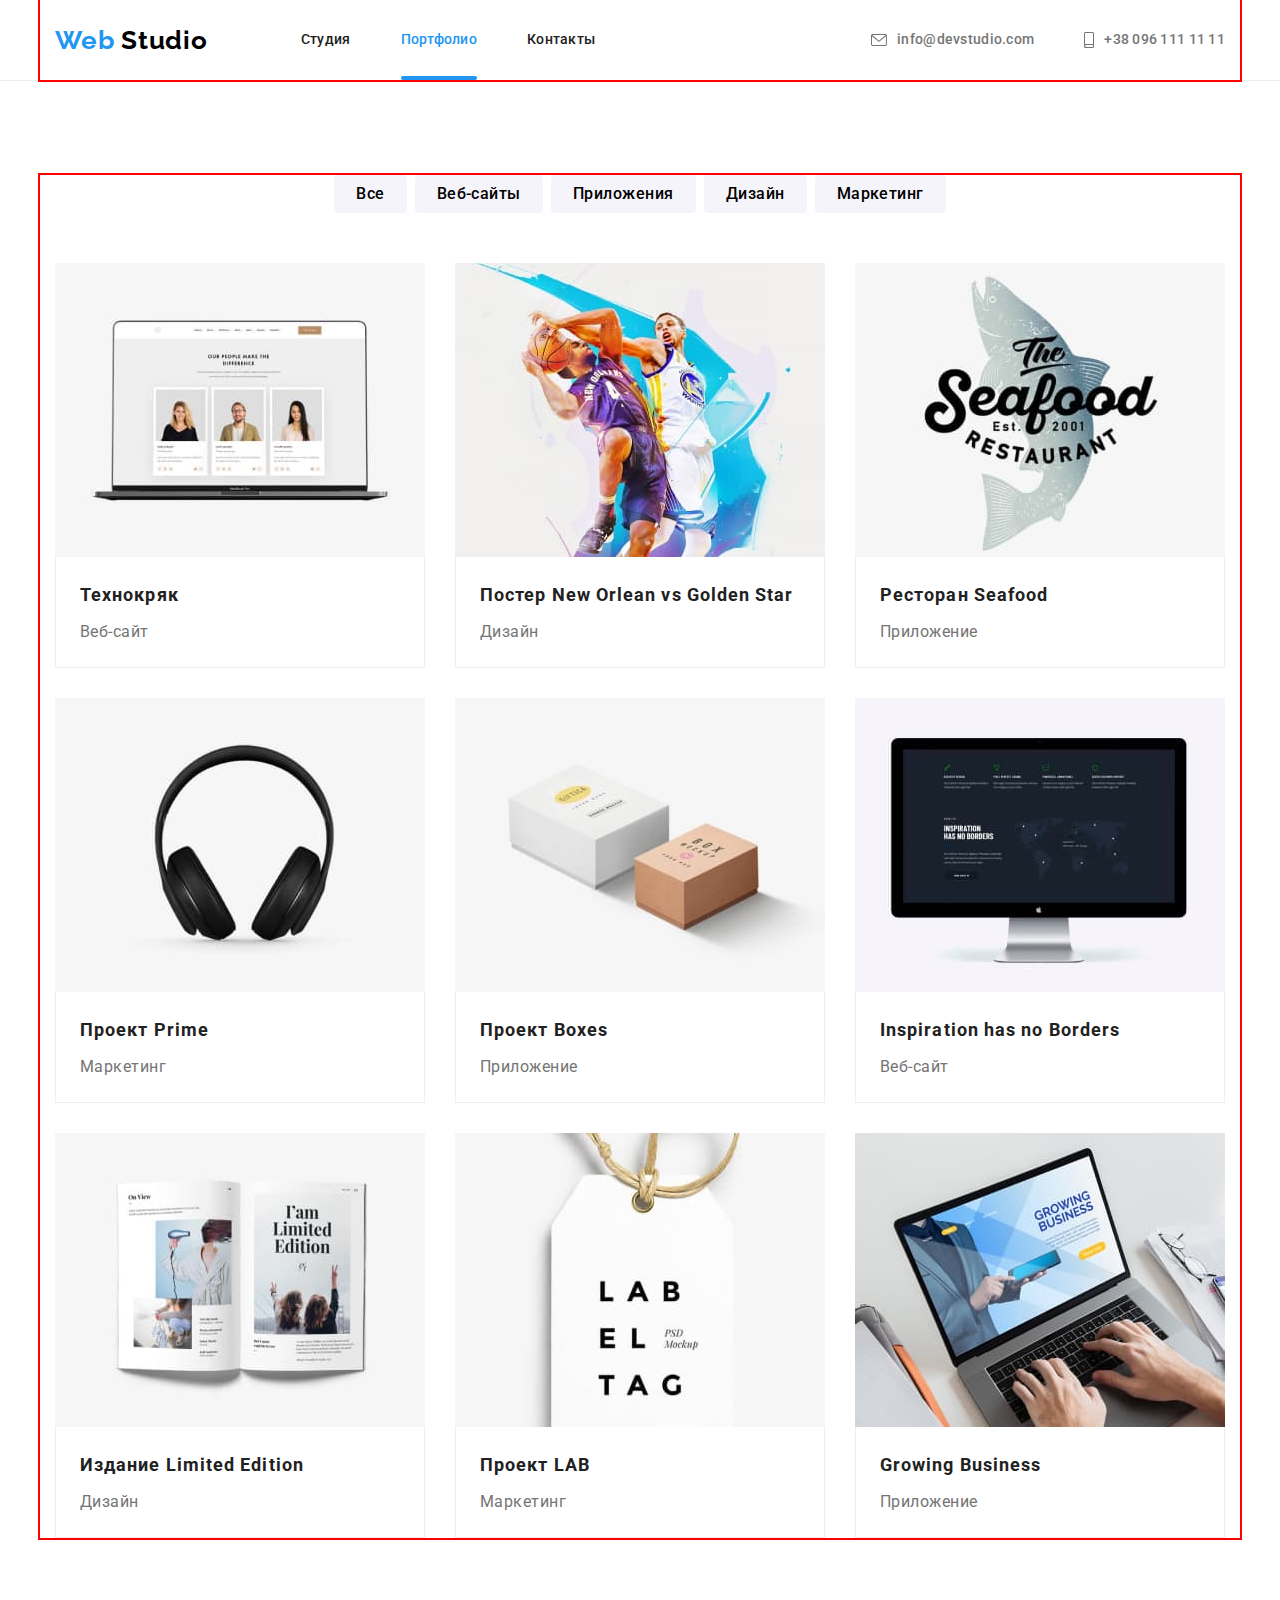
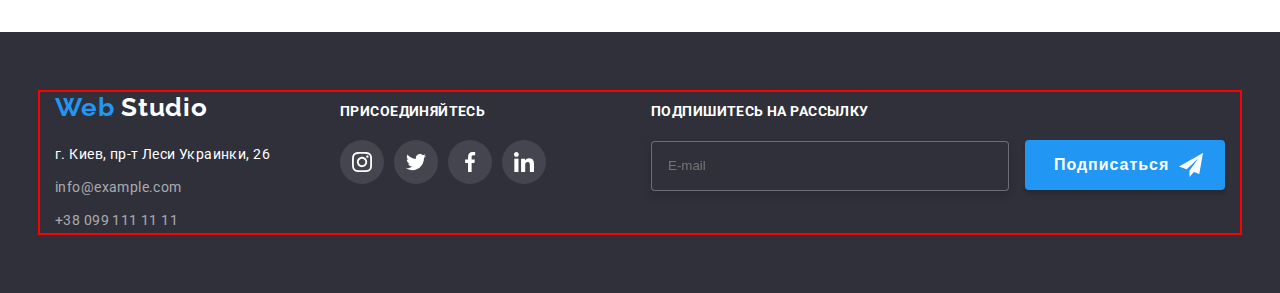
==== potrfolio.html @ 050b77e9 "классы БЕМ" ====
<!DOCTYPE html>
<html lang="ru">
  <head>
    <meta charset="UTF-8" />
    <meta http-equiv="X-UA-Compatible" content="IE=edge" />
    <meta name="viewport" content="width=device-width>, initial-scale=1.0" />
    <link rel="preconnect" href="https://fonts.googleapis.com" />
    <link rel="preconnect" href="https://fonts.gstatic.com" crossorigin />
    <link
      href="https://fonts.googleapis.com/css2?family=Raleway:wght@700&family=Roboto:wght@400;500;700;900&display=swap"
      rel="stylesheet"
    />
    <title>Document</title>
    <link
      rel="stylesheet"
      href="https://cdnjs.cloudflare.com/ajax/libs/modern-normalize/1.1.0/modern-normalize.min.css"
      integrity="sha512-wpPYUAdjBVSE4KJnH1VR1HeZfpl1ub8YT/NKx4PuQ5NmX2tKuGu6U/JRp5y+Y8XG2tV+wKQpNHVUX03MfMFn9Q=="
      crossorigin="anonymous"
      referrerpolicy="no-referrer"
    />
    <link
      rel="stylesheet"
      href="https://cdnjs.cloudflare.com/ajax/libs/animate.css/4.1.1/animate.min.css"
    />
    <link rel="stylesheet" href="./css/styles.css" />
  </head>

  <body>
    <!--Header-->
    <header class="header">
      <div class="container">
        <a class="logo header__logo" href="./index.html"><span class="logo__web">Web</span>
          <span class="logo__studio">Studio</span></a>
        <nav class="navigation">
          <ul class="header-list">
            <li class="header-list__item">
              <a class="header-list__link" href="./index.html">Студия</a>
            </li>
            <li class="header-list__item">
              <a class="header-list__link current" href="./potrfolio.html">Портфолио</a>
            </li>
            <li class="header-list__item">
              <a class="header-list__link" href="Контакты">Контакты</a>
            </li>
          </ul>
        </nav>
        <ul class="header-list">
          <li class="header-list__item">
            <a class="header-list__mail" href="mailto:info@devstudio.com">
             <svg class="header-list__icon" width="16" height="12">
                <use href="./images/icons/symbol-defs header.svg#icon-envelope">
                </use>
              </svg>
              info@devstudio.com
            </a>
          </li>
          <li class="header-list__item">
            <a class="header-list__tel" href="tel:+380961111111">
              <svg class="header-list__icon" width="10" height="16">
                <use href="./images/icons/symbol-defs header.svg#icon-smartphone">
                </use>
              </svg>
              +38 096 111 11 11
            </a>
          </li>
        </ul>
      </div>
    </header>
    <main>
      <!--Section-->
      <section class="section">
        <div class="container">
          <h1 class="visually-hidden">Фильтры</h1>
          <ul class="section-list">
            <li class="section-nav li">
              <button class="section-btn" type="button">Все</button>
            </li>
            <li class="section-nav li">
              <button class="section-btn" type="button">Веб-сайты</button>
            </li>
            <li class="section-nav li">
              <button class="section-btn" type="button">Приложения</button>
            </li>
            <li class="section-nav li">
              <button class="section-btn" type="button">Дизайн</button>
            </li>
            <li class="section-nav li">
              <button class="section-btn" type="button">Маркетинг</button>
            </li>
          </ul>
          <h2 class="visually-hidden">Наши работы</h2>
          <ul class="project-list">
            <li class="section-item">
              <a href="" class="work-link link">
                <div class="description">
                  <img
                    src="./imagesportfolio/технокряк.jpg"
                    alt="Технокряк"
                    width="370"
                    height="294"
                    class="work-img"
                  />
                  <p class="description-text">
                    Ресурс предлагает комплексные предложения с разным уровнем
                    функционала и сервисов. Все это позволит посетителю получить
                    исчерпывающие сведения о компании или частном лице.
                  </p>
                </div>
                <div class="section-border">
                  <h3 class="section-title">Технокряк</h3>
                  <p class="section-text">Веб-сайт</p>
                </div>
              </a>
            </li>
            <li class="section-item">
              <a href="" class="work-link link">
                <div class="description">
                  <img
                    src="./imagesportfolio/постер.jpg"
                    alt="Постер New Orlean vs Golden Star"
                    width="370"
                    height="294"
                    class="work-img"
                  />
                  <p class="description-text">
                    Ресурс предлагает комплексные предложения с разным уровнем
                    функционала и сервисов. Все это позволит посетителю получить
                    исчерпывающие сведения о компании или частном лице.
                  </p>
                </div>
                <div class="section-border">
                  <h3 class="section-title">
                    Постер New Orlean vs Golden Star
                  </h3>
                  <p class="section-text">Дизайн</p>
                </div>
              </a>
            </li>
            <li class="section-item">
              <a href="" class="work-link link">
                <div class="description">
                  <img
                    src="./imagesportfolio/ресторан.jpg"
                    alt="Ресторан Seafood"
                    width="370"
                    height="294"
                    class="work-img"
                  />
                  <p class="description-text">
                    Ресурс предлагает комплексные предложения с разным уровнем
                    функционала и сервисов. Все это позволит посетителю получить
                    исчерпывающие сведения о компании или частном лице.
                  </p>
                </div>
                <div class="section-border">
                  <h3 class="section-title">Ресторан Seafood</h3>
                  <p class="section-text">Приложение</p>
                </div>
              </a>
            </li>
            <li class="section-item">
              <a href="" class="work-link link">
                <div class="description">
                  <img
                    src="./imagesportfolio/проект прайм.jpg"
                    alt="Проект Prime"
                    width="370"
                    height="294"
                    class="work-img"
                  />
                  <p class="description-text">
                    Ресурс предлагает комплексные предложения с разным уровнем
                    функционала и сервисов. Все это позволит посетителю получить
                    исчерпывающие сведения о компании или частном лице.
                  </p>
                </div>
                <div class="section-border">
                  <h3 class="section-title">Проект Prime</h3>
                  <p class="section-text">Маркетинг</p>
                </div>
              </a>
            </li>
            <li class="section-item">
              <a href="" class="work-link link">
                <div class="description">
                  <img
                    src="./imagesportfolio/проект боксес.jpg"
                    alt="Проект Boxes"
                    width="370"
                    height="294"
                    class="work-img"
                  />
                  <p class="description-text">
                    Ресурс предлагает комплексные предложения с разным уровнем
                    функционала и сервисов. Все это позволит посетителю получить
                    исчерпывающие сведения о компании или частном лице.
                  </p>
                </div>
                <div class="section-border">
                  <h3 class="section-title">Проект Boxes</h3>
                  <p class="section-text">Приложение</p>
                </div>
              </a>
            </li>
            <li class="section-item">
              <a href="" class="work-link link">
                <div class="description">
                  <img
                    src="./imagesportfolio/инспирейшн.jpg"
                    alt="Inspiration has no Borders"
                    width="370"
                    height="294"
                    class="work-img"
                  />
                  <p class="description-text">
                    Ресурс предлагает комплексные предложения с разным уровнем
                    функционала и сервисов. Все это позволит посетителю получить
                    исчерпывающие сведения о компании или частном лице.
                  </p>
                </div>
                <div class="section-border">
                  <h3 class="section-title">Inspiration has no Borders</h3>
                  <p class="section-text">Веб-сайт</p>
                </div>
              </a>
            </li>
            <li class="section-item">
              <a href="" class="work-link link">
                <div class="description">
                  <img
                    src="./imagesportfolio/издание.jpg"
                    alt="Издание Limited Edition"
                    width="370"
                    height="294"
                    class="work-img"
                  />
                  <p class="description-text">
                    Ресурс предлагает комплексные предложения с разным уровнем
                    функционала и сервисов. Все это позволит посетителю получить
                    исчерпывающие сведения о компании или частном лице.
                  </p>
                </div>
                <div class="section-border">
                  <h3 class="section-title">Издание Limited Edition</h3>
                  <p class="section-text">Дизайн</p>
                </div>
              </a>
            </li>
            <li class="section-item">
              <a href="" class="work-link link">
                <div class="description">
                  <img
                    src="./imagesportfolio/проект лаб.jpg"
                    alt="Проект LAB"
                    width="370"
                    height="294"
                    class="work-img"
                  />
                  <p class="description-text">
                    Ресурс предлагает комплексные предложения с разным уровнем
                    функционала и сервисов. Все это позволит посетителю получить
                    исчерпывающие сведения о компании или частном лице.
                  </p>
                </div>
                <div class="section-border">
                  <h3 class="section-title">Проект LAB</h3>
                  <p class="section-text">Маркетинг</p>
                </div>
              </a>
            </li>
            <li class="section-item">
              <a href="" class="work-link link">
                <div class="description">
                  <img
                    src="./imagesportfolio/бизнес.jpg"
                    alt="Growing Business"
                    width="370"
                    height="294"
                    class="work-img"
                  />
                  <p class="description-text">
                    Ресурс предлагает комплексные предложения с разным уровнем
                    функционала и сервисов. Все это позволит посетителю получить
                    исчерпывающие сведения о компании или частном лице.
                  </p>
                </div>
                <div class="section-border">
                  <h3 class="section-title">Growing Business</h3>
                  <p class="section-text">Приложение</p>
                </div>
              </a>
            </li>
          </ul>
        </div>
      </section>
    </main>
    <!--Footer-->
    <footer class="footer">
      <div class="container">
        <div class="footer-address">
          <a class="footer-address__logo" href="./index.html">
            <span class="footer-address__web">Web</span>
            <span class="footer-address__studio">Studio</span></a>
          <p class="footer-address__text">г. Киев, пр-т Леси Украинки, 26</p>
          <address>
            <ul class="address-list">
              <li class="address-list__item"><a class="address-list__mail">info@example.com</a></li>
              <li class="address-list__item"><a class="address-list__tel">+38 099 111 11 11</a></li>
            </ul>
          </address>
        </div>
        <div class="footer-invite">
          <p class="footer-invite__text">ПРИСОЕДИНЯЙТЕСЬ</p>
          <ul class="footersoc-list list">
            <li class="footersoc-list__item">
              <a href="" class="footersoc-list__link link">
                <svg class="footersoc-list__icon" width="20" height="20">
                  <use href="./images/icons/symbol-defs.svg#icon-instagram"></use>
                </svg>
              </a>
            </li>
            <li class="footersoc-list__item">
              <a href="" class="footersoc-list__link link">
                <svg class="footersoc-list__icon" width="20" height="20">
                  <use href="./images/icons/symbol-defs.svg#icon-twitter"></use>
                </svg>
              </a>
            </li>
            <li class="footersoc-list__item">
              <a href="" class="footersoc-list__link link">
                <svg class="footersoc-list__icon" width="20" height="20">
                  <use href="./images/icons/symbol-defs.svg#icon-facebook"></use>
                </svg>
              </a>
            </li>
            <li class="footersoc-list__item">
              <a href="" class="footersoc-list__link link">
                <svg class="footersoc-list__icon" width="20" height="20">
                  <use href="./images/icons/symbol-defs.svg#icon-linkedin"></use>
                </svg>
              </a>
            </li>
          </ul>
        </div>
        <div class="footer-form">
          <p class="footer-form__text">ПОДПИШИТЕСЬ НА РАССЫЛКУ</p>
          <input type="email" name="email" class="footer-form__input" placeholder="E-mail" required/>
          <button class="footer-form__submit" type="submit">Подписаться</button>
        </div>
      </div>
    </footer>
  </body>
</html>
---- css/styles.css ----
*,
*::before,
*::after {
  box-sizing: border-box;
}

:root {
  --header-color: #212121;
  --first-title-color: #212121;
  --second-title-color: #2196f3;
  --first-btn-color: #ffffff;
  --second-btn-color: #2196f3;
  --accent-color: #2196f3;
}

textarea{
  resize: none;
}

.visually-hidden {
  position: absolute;
  white-space: nowrap;
  width: 1px;
  height: 1px;
  overflow: hidden;
  border: 0;
  padding: 0;
  clip: rect(0 0 0 0);
  clip-path: inset(50%);
  margin: -1px;
}

p,
h1,
h2,
h3,
h4,
h5,
h6 {
  margin: 0;
}

ul,
ol {
  margin: 0;
  padding-left: 0;
}

img {
  display: block;
}

body {
  color: #757575;
  font-family: Roboto, sans-serif;
  margin: 0 auto;
}

.header-list,
.about-list,
.work-list,
.clients-list,
.footersoc-list,
.team-list,
.team-soc-list,
.address-list,
.section-list,
.project-list {
  list-style: none;
}

.header__logo,
.header-list__link,
.team-soc-link,
.clients-link,
.footer-address__logo,
.header-list__mail,
.header-list__tel,
.address-mail,
.address-tel,
.work-link {
  text-decoration: none;
}

/*--------HEADER-------*/

.container {
  width: 1200px;
  padding-left: 15px;
  padding-right: 15px;
  margin: 0 auto;
  outline: 2px solid red;
}
.header {
  display: block;
  border-bottom: 1px solid #ececec;
}

.header-list {
  display: flex;
  margin-left: auto;
}

.header .container {
  display: flex;
  align-items: center;
}

.header__logo {
  font-family: "Raleway";
  font-weight: 700;
  font-size: 26px;
  line-height: 1.19;
  letter-spacing: 0.03em;
  color: #000000;
  margin-right: 93px;
}

.header-list__item:not(:last-child) {
  margin-right: 50px;
}

.header__logo {
  margin-right: 93px;
}

.header-list__tel {
  margin-left: 0 auto;
}

.logo__web {
  font-family: "Raleway";
  font-weight: 700;
  font-size: 26px;
  line-height: 1.19;
  letter-spacing: 0.03em;
  color: #2196f3;
}

.logo__studio {
  font-family: "Raleway";
  font-weight: 700;
  font-size: 26px;
  line-height: 1.19;
  letter-spacing: 0.03em;
  color: #000000;
}

.header-list__link {
  display: flex;
  align-items: center;
  font-weight: 500;
  font-size: 14px;
  line-height: 1.14;
  letter-spacing: 0.02em;
  color: var(--header-color);
}

.header-list__mail,
.header-list__tel {
  display: flex;
  align-items: center;
  font-weight: 500;
  font-size: 14px;
  line-height: 1.14;
  letter-spacing: 0.02em;
  color: #757575;
  transition-property: color;
  transition-duration: 250ms;
  transition-timing-function: cubic-bezier(0.4, 0, 0.2, 1);
}

.header-list .header-list__link {
  display: block;
  padding-top: 32px;
  padding-bottom: 32px;

  color: var(--header-color);
  font-weight: 500;
  font-size: 14px;
  line-height: 1.14;
  letter-spacing: 0.02em;

  transition-property: color;
  transition-duration: 250ms;
  transition-timing-function: cubic-bezier(0.4, 0, 0.2, 1);
}

.header-list__link.current {
  position: relative;
  color: var(--accent-color);
}

.header-list__link.current::after {
  position: absolute;
  bottom: 0;
  left: 0;

  content: "";
  display: block;
  width: 100%;
  height: 4px;
  border-radius: 2px;
  background-color: #2196f3;
}

.header-list {
  display: flex;
  align-items: baseline;
  align-items: center;
  justify-content: center;
  cursor: pointer;
  color: #757575;
}

.header-list :hover,
.header-list :focus {
  color: #2196f3;
}

.header-list__item :hover,
.header-list__item :focus {
  color: #2196f3;
}

.header-list__icon {
  fill: currentColor;
  margin-right: 10px;
}

.header-list__link:hover,
.header-list__link:focus {
  color: var(--accent-color);
}

.header-list__tel + .header-list__mail {
  display: flex;
  align-items: center;
  font-weight: 500;
  font-size: 14px;
  line-height: 1.14;
  color: #757575;
  align-items: baseline;
  justify-content: center;

  transition-property: color;
  transition-duration: 250ms;
  transition-timing-function: cubic-bezier(0.4, 0, 0.2, 1);
}

.header-list__item :hover {
  color: #2196f3;
}

.header-list__item :focus {
  color: #2196f3;
}

.header-list__icon :hover {
  fill: #2196f3;
}

.header-list__icon :focus {
  fill: #2196f3;
}

/*--------HERO-------*/

.hero {
  content: "";
  background-color: #2f303a;
  max-width: 1600px;
  max-height: 600px;
  margin: 0 auto;
  background-image: linear-gradient(
      rgba(47, 48, 58, 0.4),
      rgba(47, 48, 58, 0.4)
    ),
    url(../images/hero.jpg);
  background-repeat: no-repeat;
  background-position: center;
  background-size: cover;
  padding-top: 200px;
  padding-bottom: 200px;
}

.hero {
  padding-top: 200px;
  padding-bottom: 200px;
  background-color: #2f303a;
}

.hero__title {
  display: block;
  margin: 0 auto;
  margin-bottom: 30px;
  max-width: 696px;

  font-weight: 900;
  text-align: center;
  font-size: 44px;
  line-height: 1.36;
  letter-spacing: 0.06em;
  text-transform: uppercase;
  color: #ffffff;
}

.hero__btn {
  height: 50px;
  min-width: 200px;
  border-radius: 4px;
  padding: 10px 32px;
  text-align: center;

  font-family: inherit;
  font-weight: 700;
  font-size: 16px;
  line-height: 1, 88;
  display: block;

  letter-spacing: 0.06em;
  color: #ffffff;
  background-color: #2196f3;
  margin: 0 auto;
  display: block;
}

/*--------ABOUT-------*/

.about-list {
  display: flex;
}

.feauture {
  display: flex;
  width: 270px;
  height: 120px;
  background: #f5f4fa;
  border-radius: 4px;
  justify-content: center;
  align-items: center;
  margin-bottom: 30px;
}

.feauture__icon{
  width: 70px;
  height: 70px;
}

.about-list__item + .about-list__item {
  margin-left: 30px;
}

.about-list__item {
  width: calc (100% / 3 - 30px);
}

.about {
  padding-top: 94px;
  padding-bottom: 94px;
}
.about-list__title {
  margin-bottom: 10px;
  font-weight: 700;
  font-size: 14px;
  line-height: 1.14;
  letter-spacing: 0.03em;
  text-transform: uppercase;
  color: #212121;
}

.about-list__text {
  min-width: 270px;
  font-weight: 400;
  font-size: 14px;
  line-height: 1.71;
  letter-spacing: 0.03em;
  color: #757575;
}

/*--------WORK-------*/

.work {
  padding-top: 0;
  padding-bottom: 94px;
}

.work-list {
  display: flex;
}

.work-list__item+ .work-list__item {
  margin-left: 30px;
}

.work-list__item {
  width: calc (100% / 3 - 30px);
}

.work__title {
  margin-bottom: 50px;
  font-weight: 700;
  font-size: 36px;
  line-height: 1.17;
  text-align: center;
  letter-spacing: 0.03em;
  color: #212121;
}

.label {
  position: relative;
}

.label__title {
  position: absolute;
  bottom: 0;
  color: #ffffff;
  background-color: rgba(47, 48, 58, 0.8);
  width: 100%;
  height: 70px;
  padding: 27px;
  text-align: center;
  margin-bottom: 0;
}

/*--------TEAM-------*/

.team-list__img {
  display: block;
  width: 270px;
  background: #ffffff;
}

.team__title {
  margin-bottom: 50px;
  font-weight: 700;
  font-size: 36px;
  line-height: 1.17;
  text-align: center;
  letter-spacing: 0.03em;
  color: #212121;
}

.team-list {
  display: flex;
  flex-wrap: wrap;
  margin-left: -30px;
}

.team-list__item {
  width: calc (100% / 4 - 30px);
  margin-left: 30px;
  margin-bottom: 30 px;
}

.team-list__item {
  width: 270px;
  height: 428px;
  background: #ffffff;
  box-shadow: 0px 1px 3px rgba(0, 0, 0, 0.12), 0px 1px 1px rgba(0, 0, 0, 0.14),
    0px 2px 1px rgba(0, 0, 0, 0.2);
  border-radius: 0px 0px 4px 4px;
}
.team {
  font-weight: 500;
  font-size: 16px;
  line-height: 1.19;
  text-align: center;
  letter-spacing: 0.03em;
  color: #212121;
  background: #f5f4fa;
  padding-top: 94px;
  padding-bottom: 94px;
}

.team-member__name {
  margin-bottom: 10px;
  background: #ffffff;
}

.team :last-child {
  margin-bottom: 0;
}

.team-member {
  padding-top: 30px;
  padding-bottom: 30px;
  background-color: #ffffff;
}

.team-member__pos {
  margin-bottom: 16px;
  font-weight: 400;
  font-size: 16px;
  line-height: 1.19;
  text-align: center;
  letter-spacing: 0.03em;
  color: #757575;
  background: #ffffff;
}

.team-member__pos:last-child {
  margin-bottom: 0;
}

.soc-list {
  display: flex;
  justify-content: center;
}

.soc-list__item + .soc-list__item{
  margin-left: 10px;
}

.soc-list__item {
  border-radius: 50px;
  display: flex;
  align-items: center;
  justify-content: center;
}

.soc-list__link {
  width: 44px;
  height: 44px;
  border-radius: 50px;
  display: flex;
  align-items: center;
  justify-content: center;
  cursor: pointer;
  fill: #afb1b8;
  transition-property: color, background-color;
  transition-duration: 250ms;
  transition-timing-function: cubic-bezier(0.4, 0, 0.2, 1);
}

.soc-list__icon {
  width: 20px;
  height: 20px;
  color: #afb1b8;
}

.soc-list__link:hover {
  background-color: #2196f3;
  fill: #ffffff;
}

.team-soc-link:focus {
  background-color: #2196f3;
  fill: #ffffff;
}

/*--------ClIENTS-------*/

.clients {
  padding-top: 94px;
  padding-bottom: 94px;
}

.clients__title {
  margin-bottom: 50px;
  font-weight: 700;
  font-size: 36px;
  line-height: 1.17;
  text-align: center;
  letter-spacing: 0.03em;
  color: #212121;
}

.clients-list .list {
  justify-content: center;
  align-items: center;
}

.clients-list {
  display: flex;
  flex-wrap: wrap;
}

.clients-list__item {
  width: 170px;
  height: 92px;
}

.clients-list__link {
  display: flex;
  width: 100%;
  height: 100%;
  border: 1px solid #afb1b8;
  border-radius: 4px;
  justify-content: center;
  align-items: center;
  cursor: pointer;
  color: #afb1b8;
  transition-property: color, border-color;
  transition-duration: 250ms;
  transition-timing-function: cubic-bezier(0.4, 0, 0.2, 1);
}

.clients-list__item + .clients-list__item {
  margin-left: 30px;
}

.clients-list__item {
  width: 170px;
  height: 92px;
}

.clients-list__link:hover,
.clients-list__link:focus {
  border-color: #2196f3;
}

.clients-list__link:hover {
  color: #2196f3;
}

.clients-list__link:focus {
  color: #2196f3;
}

.clients-list__icon:hover,
.clients-list__icon:focus {
  fill: #2196f3;
}

.clients-list__icon {
  width: 106px;
  height: 60px;
  fill: currentColor;
}

/*--------FOOTER-------*/

.footer {
  display: block;
  padding: 60px 0;
  background: #2f303a;
}

.footer > .container {
  display: flex;
  align-items: baseline;
}

.footer-address__logo {
  margin-bottom: 20px;
  display: block;
  font-family: "Raleway";
  font-style: normal;
  font-weight: 700;
  font-size: 26px;
  line-height: 1.19;
  letter-spacing: 0.03em;
}

.footer-address__web {
  font-family: "Raleway";
  font-style: normal;
  font-weight: 700;
  font-size: 26px;
  line-height: 1.19;
  letter-spacing: 0.03em;
  color: #2196f3;
}

.footer-address__studio {
  font-family: "Raleway";
  font-style: normal;
  font-weight: 700;
  font-size: 26px;
  line-height: 1.19;
  letter-spacing: 0.03em;
  color: #ffffff;
}

.footer-address__text {
  margin-bottom: 9px;
  font-family: "Roboto";
  font-style: normal;
  font-weight: 400;
  font-size: 14px;
  line-height: 1.71;
  letter-spacing: 0.03em;
  color: #ffffff;
}

.address-list__mail,
.address-list__tel {
  font-family: "Roboto";
  font-style: normal;
  font-weight: 400;
  font-size: 14px;
  line-height: 1.71;
  letter-spacing: 0.03em;
  color: rgba(255, 255, 255, 0.6);
}

.address-list__item {
  margin-bottom: 9px;
}

.address-list__item:last-child {
  margin-bottom: 0;
}

.footer-invite {
  display: block;
  margin-left: 70px;
}

.footer-invite__text {
  font-weight: 700;
  font-size: 14px;
  line-height: 1.14;
  letter-spacing: 0.03em;
  color: #ffffff;
  margin-bottom: 20px;
}

.footersoc-list {
  display: flex;
  justify-content: center;
}

.footersoc-list__item + .footersoc-list__item {
  margin-left: 10px;
}

.footersoc-list__item {
  width: 44px;
  height: 44px;
}

.footersoc-list__link {
  width: 100%;
  height: 100%;
  background-color: rgba(255, 255, 255, 0.1);
  border-radius: 50%;
  display: flex;
  align-items: center;
  justify-content: center;
  transition-property: background-color;
  transition-duration: 250ms;
  transition-timing-function: cubic-bezier(0.4, 0, 0.2, 1);
  
}

.footersoc-list__icon {
  fill: #ffffff;
}

.footersoc-list__link:hover {
  background-color: #2196f3;
}

.footersoc-list__link:focus {
  background-color: #2196f3;
}


.footer-form {
  display: block;
  margin-left:auto;
}

.footer-form__text {
  font-weight: 700;
  font-size: 14px;
  line-height: 1.14;
  letter-spacing: 0.03em;
  color: #ffffff;
  margin-bottom: 20px;
}

.footer-form__input{
width: 358px;
height: 50px;
padding: 15px 16px;
background: #2F303A;
border: 1px solid rgba(255, 255, 255, 0.3);
box-sizing: border-box;
filter: drop-shadow(0px 4px 4px rgba(0, 0, 0, 0.15));
border-radius: 4px;
padding: 15px 16px;
transition-property: border;
transition-duration: 250ms;
transition-timing-function: cubic-bezier(0.4, 0, 0.2, 1); 
}

.footer-form__input:focus{
  outline: none;
  border: 1px solid #2196f3;
}

.footer-form__submit{
  display: inline-flex;
  width: 200px;
  padding: 10px;
  padding-left: 29px;
  background: #2196F3;
box-shadow: 0px 4px 4px rgba(0, 0, 0, 0.15);
border-radius: 4px;
border: 0;
margin-left: 12px;

font-weight: 700;
font-size: 16px;
line-height: 1.88;
align-items: center;

letter-spacing: 0.06em;
color: #FFFFFF;
transition-property: border;
transition-duration: 250ms;
transition-timing-function: cubic-bezier(0.4, 0, 0.2, 1); 
}

.footer-form__submit::after{
  content: "";
  margin-left: 10px;
  width: 24px;
  height: 24px;
  background-image: url(../images/send.svg);
  background-repeat: no-repeat;
  background-size: contain;
  
}

.footer-form__submit:focus{
  outline: none;
  border: 1px solid #2196f3;
}


/*--------PORTFOLIO-------*/

/*--------SECTION-------*/

.section {
  padding-top: 94px;
  padding-bottom: 94px;
}

.section-btn:hover,
.section-btn:focus {
  box-shadow: 0px 3px 1px rgba(0, 0, 0, 0.1), 0px 1px 2px rgba(0, 0, 0, 0.08),
    0px 2px 2px rgba(0, 0, 0, 0.12);
  border-radius: 4px;
  color: var(--first-btn-color);
  background-color: var(--accent-color);
}

.section-list {
  display: flex;
  justify-content: center;
  margin-bottom: 50px;
  border: 0;
}

.section-list .li + .li {
  margin-left: 8px;
  border: 0;
}

.section-btn {
  padding: 6px 22px;
  background: #f5f4fa;
  border-radius: 4px;
  border: 0;

  font-family: inherit;
  font-weight: 500;
  font-size: 16px;
  line-height: 1.62;
  text-align: center;
  letter-spacing: 0.03em;
  cursor: pointer;
  transition-property: color, background-color, box-shadow;
  transition-duration: 250ms;
  transition-timing-function: cubic-bezier(0.4, 0, 0.2, 1);
}

.project-list {
  display: flex;
  flex-wrap: wrap;
  margin-top: -30px;
  margin-left: -30px;
}

.description {
  position: relative;
  overflow: hidden;
}

.description-text {
  position: absolute;
  height: 101%;
  top: 0;
  font-weight: 400;
  font-size: 18px;
  line-height: 1.6;
  letter-spacing: 0.03em;
  background-color: rgba(33, 150, 243, 0.9);
  color: #ffffff;
  padding: 63px 24px;
  transform: translateY(100%);
  transition-property: transform;
  transition-duration: 250ms;
  transition-timing-function: cubic-bezier(0.4, 0, 0.2, 1);
}

.section-item:hover .description-text {
  transform: translateY(0);
}

.section-item:focus .description-text {
  transform: translateY(0);
}

.work-link {
  display: block;
  transition-property: box-shadow;
  transition-duration: 250ms;
  transition-timing-function: cubic-bezier(0.4, 0, 0.2, 1);
}

.work-link:hover,
.work-link:focus {
  box-shadow: 0px 1px 1px rgba(0, 0, 0, 0.12), 0px 4px 4px rgba(0, 0, 0, 0.06),
    1px 4px 6px rgba(0, 0, 0, 0.16);
}

.section-item {
  margin-left: 30px;
  margin-top: 30px;
}

.section-item {
  display: block;
  cursor: pointer;
  transition-property: box-shadow;
  transition-duration: 250ms;
  transition-timing-function: cubic-bezier(0.4, 0, 0.2, 1);
}

.section-nav .item {
  width: calc (100% / 3 - 30px);
  margin-right: 30px;
  margin-bottom: 30 px;
}

.border {
  border-top: none;
  border: 1px solid #eeeeee;
  padding: 20px 24px;
}

.section-border {
  padding: 20px 24px;
  border: 1px solid #eeeeee;
  box-sizing: border-box;
  border-top: none;
}

.section-title {
  margin-bottom: 4px;
  font-weight: 700;
  font-size: 18px;
  line-height: 2;
  letter-spacing: 0.06em;
  color: #212121;
}

.section-text {
  font-weight: 400;
  font-size: 16px;
  line-height: 1.88;
  letter-spacing: 0.03em;
  color: #757575;
}

.section-item:hover {
  box-shadow: 0px 1px 1px rgba(0, 0, 0, 0.12), 0px 4px 4px rgba(0, 0, 0, 0.06),
    1px 4px 6px rgba(0, 0, 0, 0.16);
}

.section-item:focus {
  box-shadow: 0px 1px 1px rgba(0, 0, 0, 0.12), 0px 4px 4px rgba(0, 0, 0, 0.06),
    1px 4px 6px rgba(0, 0, 0, 0.16);
}



.backdrop {
  position: fixed;
  top: 0;
  width: 100%;
  height: 100%;
  background: rgba(0, 0, 0, 0.2);
  transition: opacity 1000ms, visibility 1000ms;
}

.backdrop.is-hidden .modal {
  transform: rotate(0) scale(0.3);
}

.modal {
  position: absolute;
  top: 50%;
  left: 50%;
  transform: rotate(360deg) translate(-50%, -50%) scale(1);
  width: 528px;
  min-height: 581px;
  background: #ffffff;
  box-shadow: 0px 1px 3px rgba(0, 0, 0, 0.12), 0px 1px 1px rgba(0, 0, 0, 0.14),
  0px 2px 1px rgba(0, 0, 0, 0.2);
  border-radius: 4px;
  transition: transform 300ms;
  padding: 40px;
}

.modal__title {
font-weight: 700;
font-size: 20px;
line-height: 1.15;
text-align: center;
letter-spacing: 0.03em;
color: #212121;
margin-bottom: 12px;
}

.modal__form-field { 
  display: flex;
  flex-direction: column; 
  margin-bottom: 10px;
  }
  
  .modal__form-field:last-child {
    margin-bottom: 0;
  }

  .modal__input-wrap{
    position: relative;
  }

.modal__input{
  width: 100%;
  height: 40px;
  padding: 12px 40px;
  border: 1px solid rgba(33, 33, 33, 0.2);
  box-sizing: border-box;
  border-radius: 4px;
  background-color: transparent;

  outline: none;
  cursor: pointer;
  padding-left: 40px;
  transition-property: border-color;
  transition-duration: 250ms;
  transition-timing-function: cubic-bezier(0.4, 0, 0.2, 1);
}

.modal__input-icon{
  position: absolute;
  left: 12px;
  top: 50%;
  transform: translateY(-50%);
  transition-property: fill;
  transition-duration: 250ms;
  transition-timing-function: cubic-bezier(0.4, 0, 0.2, 1);
}

.modal__input:focus{
  border-color: #2196f3;
}

.modal__input:focus + .modal__input-icon{
  fill: #2196f3;
}

.modal__text{
  width: 100%;
  height: 120px;
  border: 1px solid rgba(33, 33, 33, 0.2);
  box-sizing: border-box;
  border-radius: 4px;
  padding: 12px 16px;
  transition-property: border;
  transition-duration: 250ms;
  transition-timing-function: cubic-bezier(0.4, 0, 0.2, 1);
}

.modal__text:focus{
  outline: none;
  border: 1px solid #2196f3;
}
  

.modal__text::placeholder{
 font-size: 12px;
 line-height: 1.17;
 letter-spacing: 0.01em;
 color: rgba(117, 117, 117, 0.5);
}

.modal__check-text{
 font-size: 14px;
 line-height: 1.71;
 letter-spacing: 0.03em;
 color: #757575;
 display: flex;
 align-items: center;
 margin-bottom: 20px;
 text-align: center;
}

.modal__check-link{
  display: flex;
  text-align: center;
  font-weight: 400;
  font-size: 14px;
  line-height: 1.71;
  letter-spacing: 0.03em;
  text-decoration:none;
  color: #2196F3;
  border-bottom: 1px solid #2196F3;
  justify-content: center;
}

.modal__check-text::before{
  content: "";
  width: 16px;
  height: 15px;
  display: flex;
  border: 2px solid #303030;
  border-radius: 2px;
  margin-right: 7px;
  align-items: center;
  text-align: center;
  justify-content: center;
  
}

.modal__check:checked + .modal__check-text::before{
  background-color: #2196F3;
  background-image: url(../images/check.svg);
  background-repeat: no-repeat;
  background-position: center;
  background-size: contain;
  align-items: center;
  text-align: center;
  justify-content: center;
  transition-property:border;
  transition-duration: 250ms;
  transition-timing-function: cubic-bezier(0.4, 0, 0.2, 1);
}

.modal__check:focus + .modal__check-text::before{
  border: 2px solid #2196F3;
}

.modal__check:hover + .modal__check-text::before{
  border: 2px solid #2196F3;
}

.modal__input-text{
 font-size: 12px;
line-height: 1.17;
letter-spacing: 0.01em;
color: #757575;
margin-bottom: 4px;

}

.modal__submit{
  display: block;
  height: 50px;
  min-width: 200px;
  padding: 10px 55px;
  text-align: center;

  font-family: inherit;
  font-weight: 700;
  font-size: 16px;
  cursor: pointer;
  border: 0;

  letter-spacing: 0.06em;
  color: #ffffff;
  background-color: #2196f3;
  margin: 0 auto;
  border-radius: 4px;
  box-shadow: 0px 4px 4px rgba(0, 0, 0, 0.15);
  transition-property: background-color, box-shadow;
  transition-duration: 250ms;
  transition-timing-function: cubic-bezier(0.4, 0, 0.2, 1);
}

.modal__submit:hover{
  background-color: #2196f3;
  box-shadow: 0px 4px 4px rgba(0, 0, 0, 0.15);
}

.modal__submit:focus{
  background-color: #2196f3;
  box-shadow: 0px 4px 4px rgba(0, 0, 0, 0.15);
}


.modal__button {
  position: absolute;
  display: flex;
  top: 10px;
  right: 10px;
  width: 30px;
  height: 30px;
  border-radius: 50%;
  background: transparent;
  border: 1px solid rgba(0, 0, 0, 0.1);
  box-sizing: border-box;
  align-items: center;
  justify-content: center;
}

.modal__icon {
fill: #000000;
cursor: pointer;
transition-property: fill, background-color;
transition-duration: 250ms;
transition-timing-function: cubic-bezier(0.4, 0, 0.2, 1);
}

.modal__icon:hover {
 fill: #2196f3;
 background-color: #FFFFFF;
}

.modal__icon:focus{
  fill: #2196f3; 
  background-color: #FFFFFF; 
}

.is-hidden {
  opacity: 0;
  pointer-events: none;
  visibility: hidden;
}
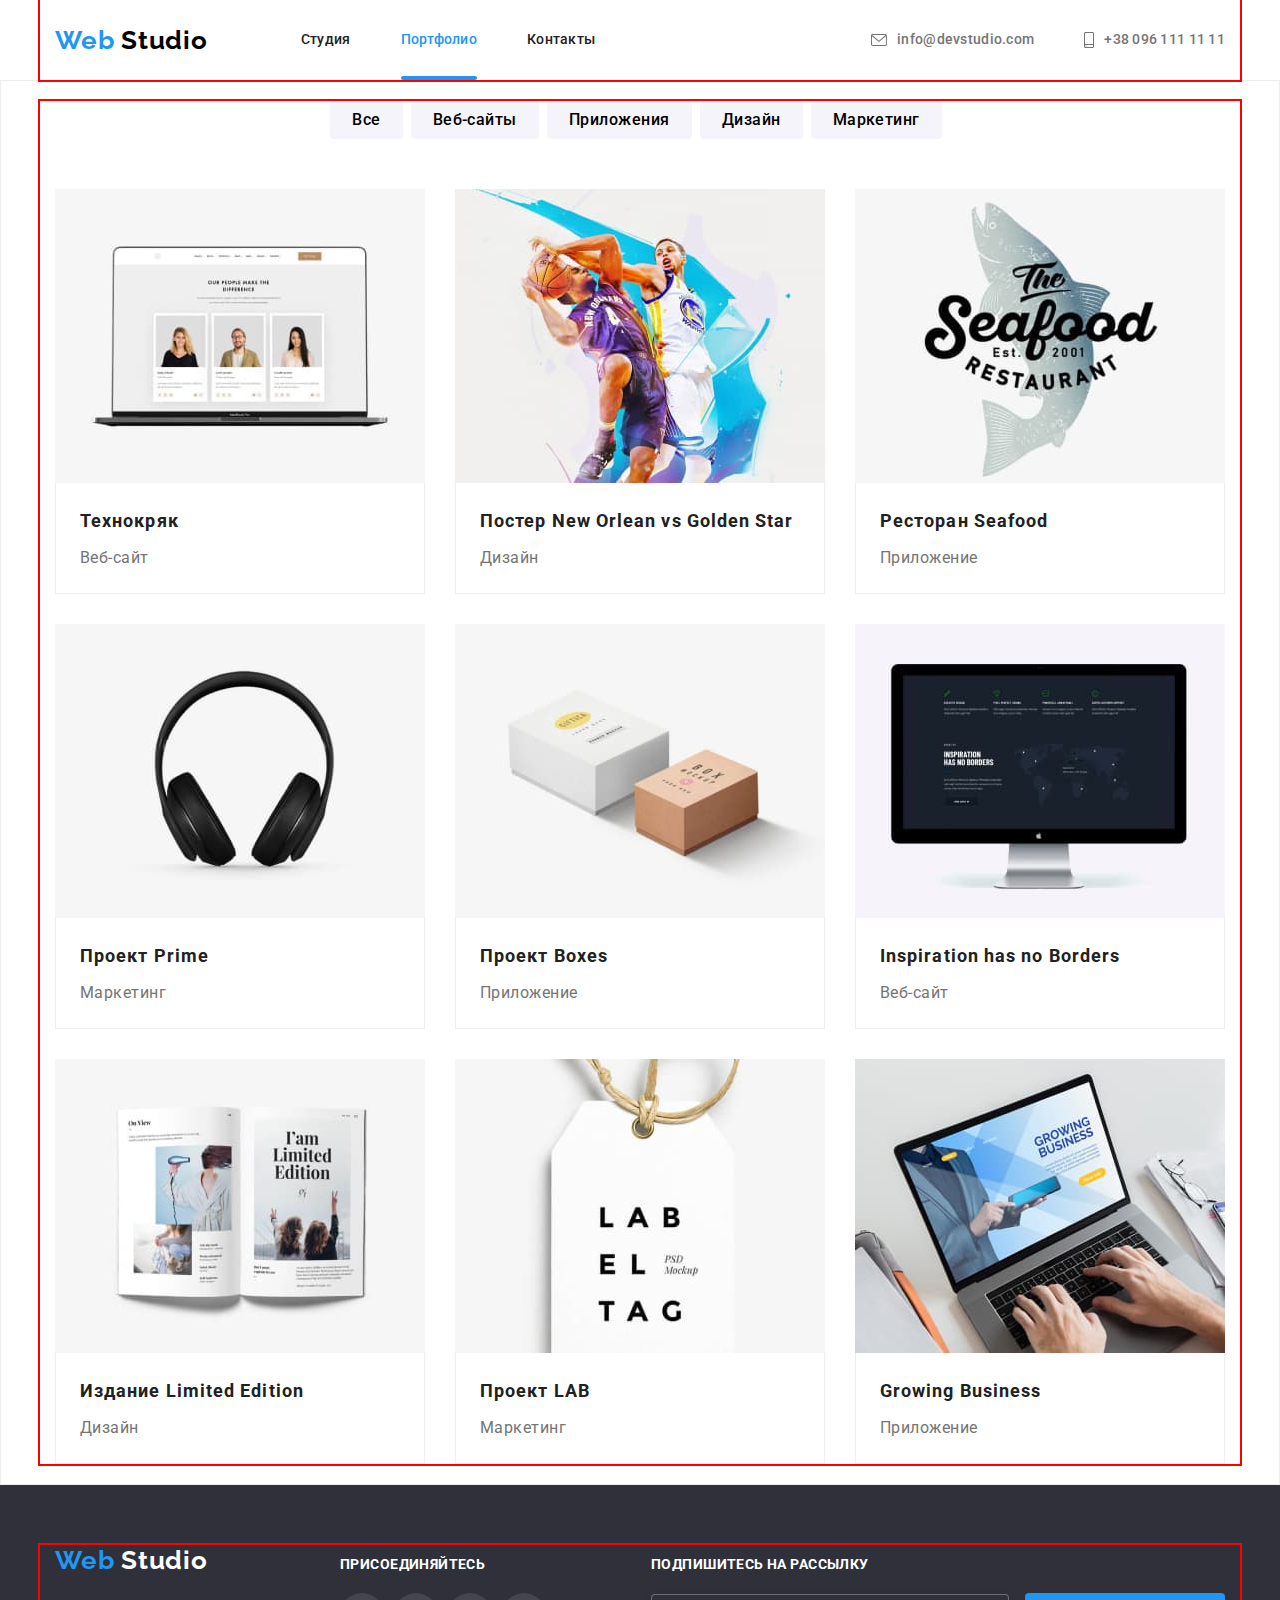
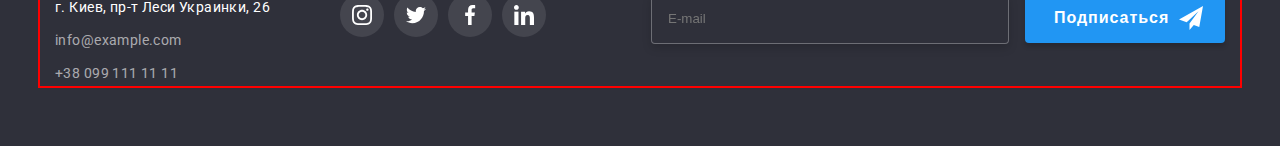
==== commit 42784ce1: "именование классов по БЕМ" ====
--- a/potrfolio.html
+++ b/potrfolio.html
@@ -72,221 +72,221 @@
         <div class="container">
           <h1 class="visually-hidden">Фильтры</h1>
           <ul class="section-list">
-            <li class="section-nav li">
-              <button class="section-btn" type="button">Все</button>
-            </li>
-            <li class="section-nav li">
-              <button class="section-btn" type="button">Веб-сайты</button>
-            </li>
-            <li class="section-nav li">
-              <button class="section-btn" type="button">Приложения</button>
-            </li>
-            <li class="section-nav li">
-              <button class="section-btn" type="button">Дизайн</button>
-            </li>
-            <li class="section-nav li">
-              <button class="section-btn" type="button">Маркетинг</button>
+            <li class="section-list__item">
+              <button class="section-list__btn" type="button">Все</button>
+            </li>
+            <li class="section-list__item">
+              <button class="section-list__btn" type="button">Веб-сайты</button>
+            </li>
+            <li class="section-list__item">
+              <button class="section-list__btn" type="button">Приложения</button>
+            </li>
+            <li class="section-list__item">
+              <button class="section-list__btn" type="button">Дизайн</button>
+            </li>
+            <li class="section-list__item">
+              <button class="section-list__btn" type="button">Маркетинг</button>
             </li>
           </ul>
           <h2 class="visually-hidden">Наши работы</h2>
           <ul class="project-list">
-            <li class="section-item">
-              <a href="" class="work-link link">
+            <li class="project-list__item">
+              <a href="" class="project-list__link link">
                 <div class="description">
                   <img
                     src="./imagesportfolio/технокряк.jpg"
                     alt="Технокряк"
                     width="370"
                     height="294"
-                    class="work-img"
-                  />
-                  <p class="description-text">
-                    Ресурс предлагает комплексные предложения с разным уровнем
-                    функционала и сервисов. Все это позволит посетителю получить
-                    исчерпывающие сведения о компании или частном лице.
-                  </p>
-                </div>
-                <div class="section-border">
-                  <h3 class="section-title">Технокряк</h3>
-                  <p class="section-text">Веб-сайт</p>
-                </div>
-              </a>
-            </li>
-            <li class="section-item">
-              <a href="" class="work-link link">
+                    class="description__img"
+                  />
+                  <p class="description__text">
+                    Ресурс предлагает комплексные предложения с разным уровнем
+                    функционала и сервисов. Все это позволит посетителю получить
+                    исчерпывающие сведения о компании или частном лице.
+                  </p>
+                </div>
+                <div class="section">
+                  <h3 class="section__title">Технокряк</h3>
+                  <p class="section__text">Веб-сайт</p>
+                </div>
+              </a>
+            </li>
+            <li class="project-list__item">
+              <a href="" class="project-list__link link">
                 <div class="description">
                   <img
                     src="./imagesportfolio/постер.jpg"
                     alt="Постер New Orlean vs Golden Star"
                     width="370"
                     height="294"
-                    class="work-img"
-                  />
-                  <p class="description-text">
-                    Ресурс предлагает комплексные предложения с разным уровнем
-                    функционала и сервисов. Все это позволит посетителю получить
-                    исчерпывающие сведения о компании или частном лице.
-                  </p>
-                </div>
-                <div class="section-border">
-                  <h3 class="section-title">
+                    class="description__img"
+                  />
+                  <p class="description__text">
+                    Ресурс предлагает комплексные предложения с разным уровнем
+                    функционала и сервисов. Все это позволит посетителю получить
+                    исчерпывающие сведения о компании или частном лице.
+                  </p>
+                </div>
+                <div class="section">
+                  <h3 class="section__title">
                     Постер New Orlean vs Golden Star
                   </h3>
-                  <p class="section-text">Дизайн</p>
-                </div>
-              </a>
-            </li>
-            <li class="section-item">
-              <a href="" class="work-link link">
+                  <p class="section__text">Дизайн</p>
+                </div>
+              </a>
+            </li>
+            <li class="project-list__item">
+              <a href="" class="project-list__link link">
                 <div class="description">
                   <img
                     src="./imagesportfolio/ресторан.jpg"
                     alt="Ресторан Seafood"
                     width="370"
                     height="294"
-                    class="work-img"
-                  />
-                  <p class="description-text">
-                    Ресурс предлагает комплексные предложения с разным уровнем
-                    функционала и сервисов. Все это позволит посетителю получить
-                    исчерпывающие сведения о компании или частном лице.
-                  </p>
-                </div>
-                <div class="section-border">
-                  <h3 class="section-title">Ресторан Seafood</h3>
-                  <p class="section-text">Приложение</p>
-                </div>
-              </a>
-            </li>
-            <li class="section-item">
-              <a href="" class="work-link link">
+                    class="description__img"
+                  />
+                  <p class="description__text">
+                    Ресурс предлагает комплексные предложения с разным уровнем
+                    функционала и сервисов. Все это позволит посетителю получить
+                    исчерпывающие сведения о компании или частном лице.
+                  </p>
+                </div>
+                <div class="section">
+                  <h3 class="section__title">Ресторан Seafood</h3>
+                  <p class="section__text">Приложение</p>
+                </div>
+              </a>
+            </li>
+            <li class="project-list__item">
+              <a href="" class="project-list__link link">
                 <div class="description">
                   <img
                     src="./imagesportfolio/проект прайм.jpg"
                     alt="Проект Prime"
                     width="370"
                     height="294"
-                    class="work-img"
-                  />
-                  <p class="description-text">
-                    Ресурс предлагает комплексные предложения с разным уровнем
-                    функционала и сервисов. Все это позволит посетителю получить
-                    исчерпывающие сведения о компании или частном лице.
-                  </p>
-                </div>
-                <div class="section-border">
-                  <h3 class="section-title">Проект Prime</h3>
-                  <p class="section-text">Маркетинг</p>
-                </div>
-              </a>
-            </li>
-            <li class="section-item">
-              <a href="" class="work-link link">
+                    class="description__img"
+                  />
+                  <p class="description__text">
+                    Ресурс предлагает комплексные предложения с разным уровнем
+                    функционала и сервисов. Все это позволит посетителю получить
+                    исчерпывающие сведения о компании или частном лице.
+                  </p>
+                </div>
+                <div class="section">
+                  <h3 class="section__title">Проект Prime</h3>
+                  <p class="section__text">Маркетинг</p>
+                </div>
+              </a>
+            </li>
+            <li class="project-list__item">
+              <a href="" class="project-list__link link">
                 <div class="description">
                   <img
                     src="./imagesportfolio/проект боксес.jpg"
                     alt="Проект Boxes"
                     width="370"
                     height="294"
-                    class="work-img"
-                  />
-                  <p class="description-text">
-                    Ресурс предлагает комплексные предложения с разным уровнем
-                    функционала и сервисов. Все это позволит посетителю получить
-                    исчерпывающие сведения о компании или частном лице.
-                  </p>
-                </div>
-                <div class="section-border">
-                  <h3 class="section-title">Проект Boxes</h3>
-                  <p class="section-text">Приложение</p>
-                </div>
-              </a>
-            </li>
-            <li class="section-item">
-              <a href="" class="work-link link">
+                    class="description__img"
+                  />
+                  <p class="description__text">
+                    Ресурс предлагает комплексные предложения с разным уровнем
+                    функционала и сервисов. Все это позволит посетителю получить
+                    исчерпывающие сведения о компании или частном лице.
+                  </p>
+                </div>
+                <div class="section">
+                  <h3 class="section__title">Проект Boxes</h3>
+                  <p class="section__text">Приложение</p>
+                </div>
+              </a>
+            </li>
+            <li class="project-list__item">
+              <a href="" class="project-list__link link">
                 <div class="description">
                   <img
                     src="./imagesportfolio/инспирейшн.jpg"
                     alt="Inspiration has no Borders"
                     width="370"
                     height="294"
-                    class="work-img"
-                  />
-                  <p class="description-text">
-                    Ресурс предлагает комплексные предложения с разным уровнем
-                    функционала и сервисов. Все это позволит посетителю получить
-                    исчерпывающие сведения о компании или частном лице.
-                  </p>
-                </div>
-                <div class="section-border">
-                  <h3 class="section-title">Inspiration has no Borders</h3>
-                  <p class="section-text">Веб-сайт</p>
-                </div>
-              </a>
-            </li>
-            <li class="section-item">
-              <a href="" class="work-link link">
+                    class="description__img"
+                  />
+                  <p class="description__text">
+                    Ресурс предлагает комплексные предложения с разным уровнем
+                    функционала и сервисов. Все это позволит посетителю получить
+                    исчерпывающие сведения о компании или частном лице.
+                  </p>
+                </div>
+                <div class="section">
+                  <h3 class="section__title">Inspiration has no Borders</h3>
+                  <p class="section__text">Веб-сайт</p>
+                </div>
+              </a>
+            </li>
+            <li class="project-list__item">
+              <a href="" class="project-list__link link">
                 <div class="description">
                   <img
                     src="./imagesportfolio/издание.jpg"
                     alt="Издание Limited Edition"
                     width="370"
                     height="294"
-                    class="work-img"
-                  />
-                  <p class="description-text">
-                    Ресурс предлагает комплексные предложения с разным уровнем
-                    функционала и сервисов. Все это позволит посетителю получить
-                    исчерпывающие сведения о компании или частном лице.
-                  </p>
-                </div>
-                <div class="section-border">
-                  <h3 class="section-title">Издание Limited Edition</h3>
-                  <p class="section-text">Дизайн</p>
-                </div>
-              </a>
-            </li>
-            <li class="section-item">
-              <a href="" class="work-link link">
+                    class="description__img"
+                  />
+                  <p class="description__text">
+                    Ресурс предлагает комплексные предложения с разным уровнем
+                    функционала и сервисов. Все это позволит посетителю получить
+                    исчерпывающие сведения о компании или частном лице.
+                  </p>
+                </div>
+                <div class="section">
+                  <h3 class="section__title">Издание Limited Edition</h3>
+                  <p class="section__text">Дизайн</p>
+                </div>
+              </a>
+            </li>
+            <li class="project-list__item">
+              <a href="" class="project-list__link link">
                 <div class="description">
                   <img
                     src="./imagesportfolio/проект лаб.jpg"
                     alt="Проект LAB"
                     width="370"
                     height="294"
-                    class="work-img"
-                  />
-                  <p class="description-text">
-                    Ресурс предлагает комплексные предложения с разным уровнем
-                    функционала и сервисов. Все это позволит посетителю получить
-                    исчерпывающие сведения о компании или частном лице.
-                  </p>
-                </div>
-                <div class="section-border">
-                  <h3 class="section-title">Проект LAB</h3>
-                  <p class="section-text">Маркетинг</p>
-                </div>
-              </a>
-            </li>
-            <li class="section-item">
-              <a href="" class="work-link link">
+                    class="description__img"
+                  />
+                  <p class="description__text">
+                    Ресурс предлагает комплексные предложения с разным уровнем
+                    функционала и сервисов. Все это позволит посетителю получить
+                    исчерпывающие сведения о компании или частном лице.
+                  </p>
+                </div>
+                <div class="section">
+                  <h3 class="section__title">Проект LAB</h3>
+                  <p class="section__text">Маркетинг</p>
+                </div>
+              </a>
+            </li>
+            <li class="project-list__item">
+              <a href="" class="project-list__link link">
                 <div class="description">
                   <img
                     src="./imagesportfolio/бизнес.jpg"
                     alt="Growing Business"
                     width="370"
                     height="294"
-                    class="work-img"
-                  />
-                  <p class="description-text">
-                    Ресурс предлагает комплексные предложения с разным уровнем
-                    функционала и сервисов. Все это позволит посетителю получить
-                    исчерпывающие сведения о компании или частном лице.
-                  </p>
-                </div>
-                <div class="section-border">
-                  <h3 class="section-title">Growing Business</h3>
-                  <p class="section-text">Приложение</p>
+                    class="description__img"
+                  />
+                  <p class="description__text">
+                    Ресурс предлагает комплексные предложения с разным уровнем
+                    функционала и сервисов. Все это позволит посетителю получить
+                    исчерпывающие сведения о компании или частном лице.
+                  </p>
+                </div>
+                <div class="section">
+                  <h3 class="section__title">Growing Business</h3>
+                  <p class="section__text">Приложение</p>
                 </div>
               </a>
             </li>
--- a/css/styles.css
+++ b/css/styles.css
@@ -66,6 +66,9 @@
 .team-soc-list,
 .address-list,
 .section-list,
+.project-list,
+.section__title,
+.section__text,
 .project-list {
   list-style: none;
 }
@@ -79,8 +82,12 @@
 .header-list__tel,
 .address-mail,
 .address-tel,
-.work-link {
-  text-decoration: none;
+.work-link,
+.section__title,
+.section__text,
+.project-list,
+.project-list__link{
+text-decoration: none;
 }
 
 /*--------HEADER-------*/
@@ -842,10 +849,10 @@
   padding-bottom: 94px;
 }
 
-.section-btn:hover,
-.section-btn:focus {
+.section-list__btn:hover,
+.section-list__btn:focus {
   box-shadow: 0px 3px 1px rgba(0, 0, 0, 0.1), 0px 1px 2px rgba(0, 0, 0, 0.08),
-    0px 2px 2px rgba(0, 0, 0, 0.12);
+  0px 2px 2px rgba(0, 0, 0, 0.12);
   border-radius: 4px;
   color: var(--first-btn-color);
   background-color: var(--accent-color);
@@ -858,12 +865,12 @@
   border: 0;
 }
 
-.section-list .li + .li {
-  margin-left: 8px;
+.section-list__item {
+  margin-right: 8px;
   border: 0;
 }
 
-.section-btn {
+.section-list__btn {
   padding: 6px 22px;
   background: #f5f4fa;
   border-radius: 4px;
@@ -893,7 +900,7 @@
   overflow: hidden;
 }
 
-.description-text {
+.description__text {
   position: absolute;
   height: 101%;
   top: 0;
@@ -910,33 +917,33 @@
   transition-timing-function: cubic-bezier(0.4, 0, 0.2, 1);
 }
 
-.section-item:hover .description-text {
+.project-list__item:hover .description__text {
   transform: translateY(0);
 }
 
-.section-item:focus .description-text {
+.project-list__item:focus .description__text {
   transform: translateY(0);
 }
 
-.work-link {
+.project-list__link {
   display: block;
   transition-property: box-shadow;
   transition-duration: 250ms;
   transition-timing-function: cubic-bezier(0.4, 0, 0.2, 1);
 }
 
-.work-link:hover,
-.work-link:focus {
+.project-list__link:hover,
+.project-list__link:focus {
   box-shadow: 0px 1px 1px rgba(0, 0, 0, 0.12), 0px 4px 4px rgba(0, 0, 0, 0.06),
     1px 4px 6px rgba(0, 0, 0, 0.16);
 }
 
-.section-item {
+.project-list__item {
   margin-left: 30px;
   margin-top: 30px;
 }
 
-.section-item {
+.project-list__item {
   display: block;
   cursor: pointer;
   transition-property: box-shadow;
@@ -944,48 +951,47 @@
   transition-timing-function: cubic-bezier(0.4, 0, 0.2, 1);
 }
 
-.section-nav .item {
+.project-list__item {
   width: calc (100% / 3 - 30px);
-  margin-right: 30px;
   margin-bottom: 30 px;
 }
 
-.border {
-  border-top: none;
-  border: 1px solid #eeeeee;
-  padding: 20px 24px;
-}
-
-.section-border {
+
+
+.section{
   padding: 20px 24px;
   border: 1px solid #eeeeee;
   box-sizing: border-box;
   border-top: none;
-}
-
-.section-title {
+  
+  
+}
+
+.section__title {
   margin-bottom: 4px;
   font-weight: 700;
   font-size: 18px;
   line-height: 2;
   letter-spacing: 0.06em;
   color: #212121;
-}
-
-.section-text {
+  
+}
+
+.section__text {
   font-weight: 400;
   font-size: 16px;
   line-height: 1.88;
   letter-spacing: 0.03em;
   color: #757575;
-}
-
-.section-item:hover {
+  
+}
+
+.project-list__item:hover {
   box-shadow: 0px 1px 1px rgba(0, 0, 0, 0.12), 0px 4px 4px rgba(0, 0, 0, 0.06),
     1px 4px 6px rgba(0, 0, 0, 0.16);
 }
 
-.section-item:focus {
+.project-list__item:focus {
   box-shadow: 0px 1px 1px rgba(0, 0, 0, 0.12), 0px 4px 4px rgba(0, 0, 0, 0.06),
     1px 4px 6px rgba(0, 0, 0, 0.16);
 }
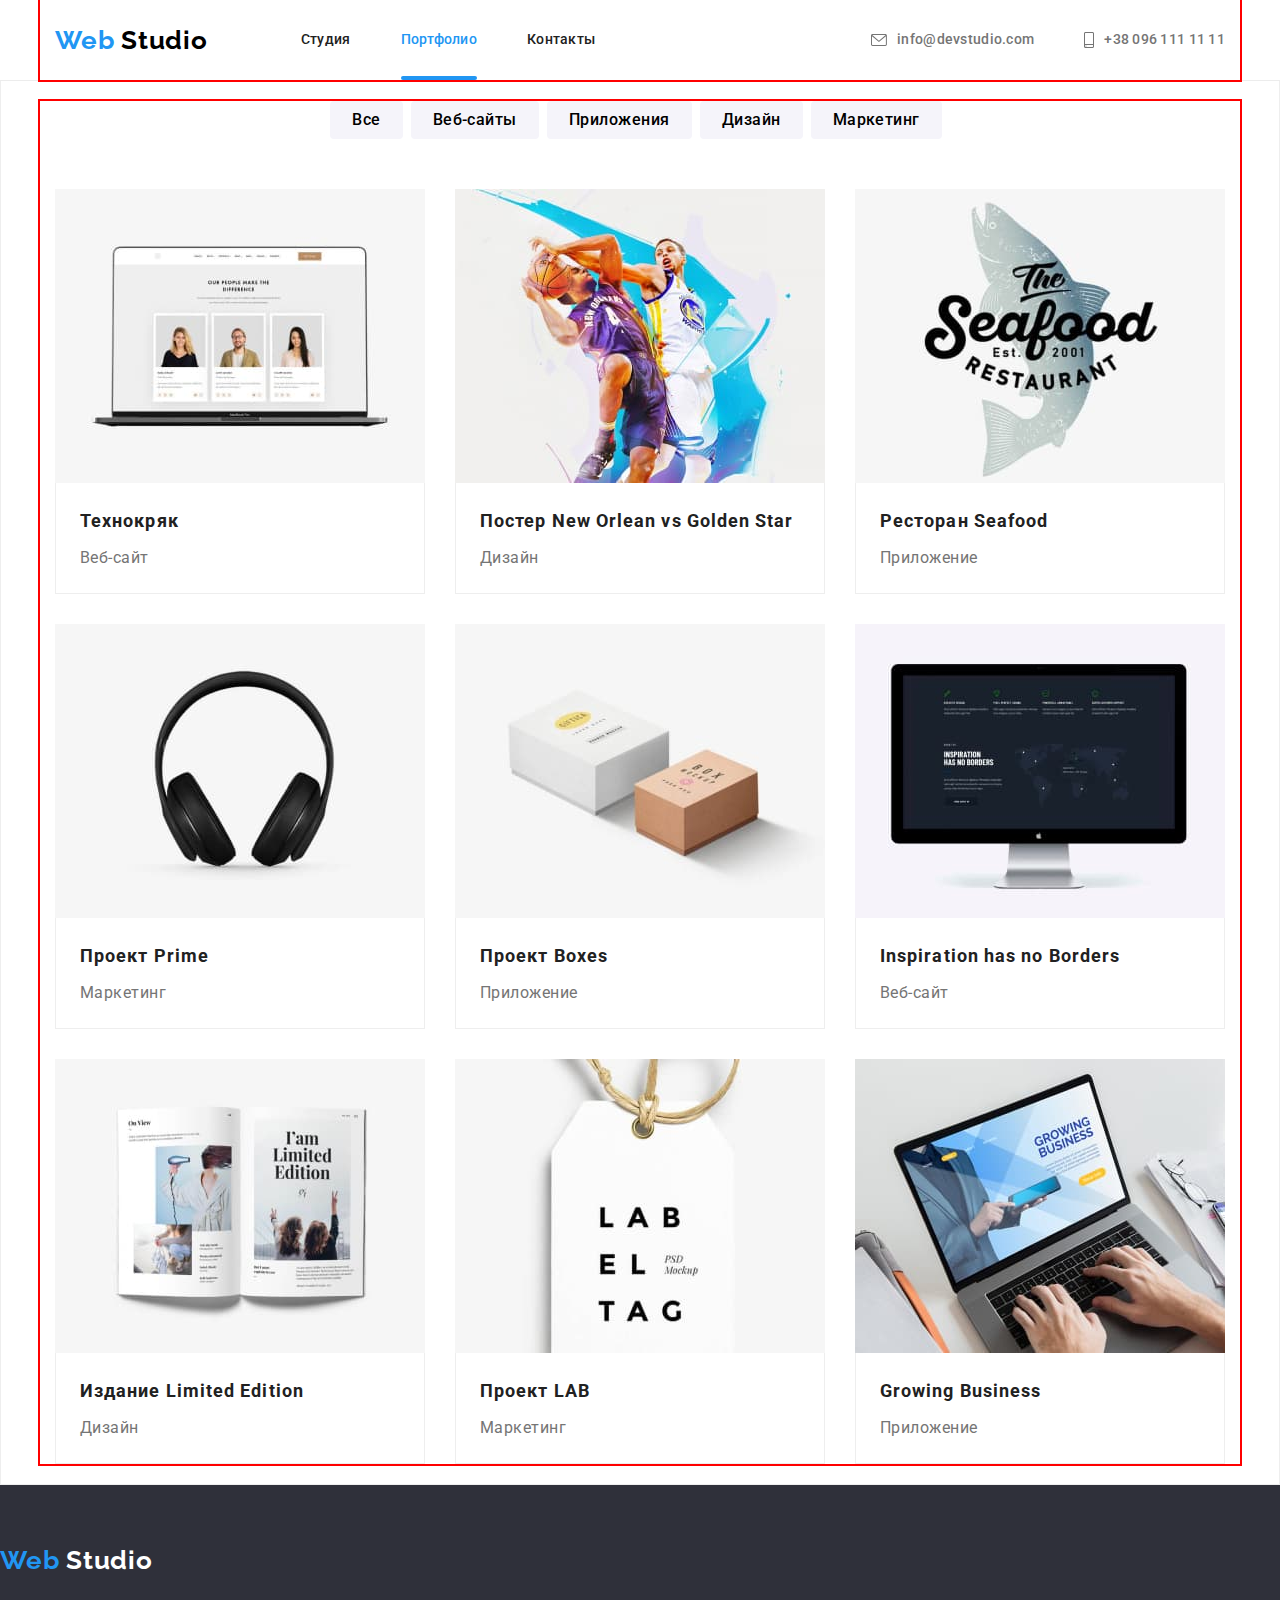
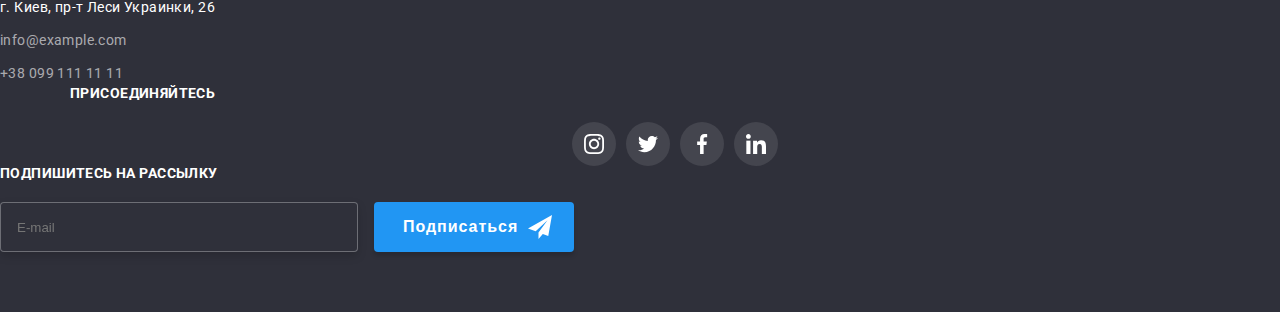
==== commit 0b1ada3f: "добавление классов БЭМ" ====
--- a/potrfolio.html
+++ b/potrfolio.html
@@ -34,10 +34,10 @@
         <nav class="navigation">
           <ul class="header-list">
             <li class="header-list__item">
-              <a class="header-list__link" href="./index.html">Студия</a>
+              <a class="header-list__link header-list__link--active" href="./index.html">Студия</a>
             </li>
             <li class="header-list__item">
-              <a class="header-list__link current" href="./potrfolio.html">Портфолио</a>
+              <a class="header-list__link current header-list__link current--active" href="./potrfolio.html">Портфолио</a>
             </li>
             <li class="header-list__item">
               <a class="header-list__link" href="Контакты">Контакты</a>
@@ -296,13 +296,12 @@
     </main>
     <!--Footer-->
     <footer class="footer">
-      <div class="container">
-        <div class="footer-address">
-          <a class="footer-address__logo" href="./index.html">
-            <span class="footer-address__web">Web</span>
-            <span class="footer-address__studio">Studio</span></a>
-          <p class="footer-address__text">г. Киев, пр-т Леси Украинки, 26</p>
-          <address>
+      <div class="footer-address">
+        <a class="logo footer-address__logo" href="./index.html">
+          <span class="logo__web">Web</span>
+          <span class="logo__studio logo__studio--inverse">Studio</span></a>
+        <p class="footer-address__text">г. Киев, пр-т Леси Украинки, 26</p>
+        <address>
             <ul class="address-list">
               <li class="address-list__item"><a class="address-list__mail">info@example.com</a></li>
               <li class="address-list__item"><a class="address-list__tel">+38 099 111 11 11</a></li>
--- a/css/styles.css
+++ b/css/styles.css
@@ -154,6 +154,7 @@
   color: #000000;
 }
 
+
 .header-list__link {
   display: flex;
   align-items: center;
@@ -199,6 +200,9 @@
   color: var(--accent-color);
 }
 
+.header-list__link.current--active {
+  color: var(--accent-color)
+}
 .header-list__link.current::after {
   position: absolute;
   bottom: 0;
@@ -661,7 +665,7 @@
   letter-spacing: 0.03em;
 }
 
-.footer-address__web {
+.logo__web {
   font-family: "Raleway";
   font-style: normal;
   font-weight: 700;
@@ -671,13 +675,17 @@
   color: #2196f3;
 }
 
-.footer-address__studio {
+.logo__studio {
   font-family: "Raleway";
   font-style: normal;
   font-weight: 700;
   font-size: 26px;
   line-height: 1.19;
   letter-spacing: 0.03em;
+  
+}
+
+.logo__studio--inverse{
   color: #ffffff;
 }
 
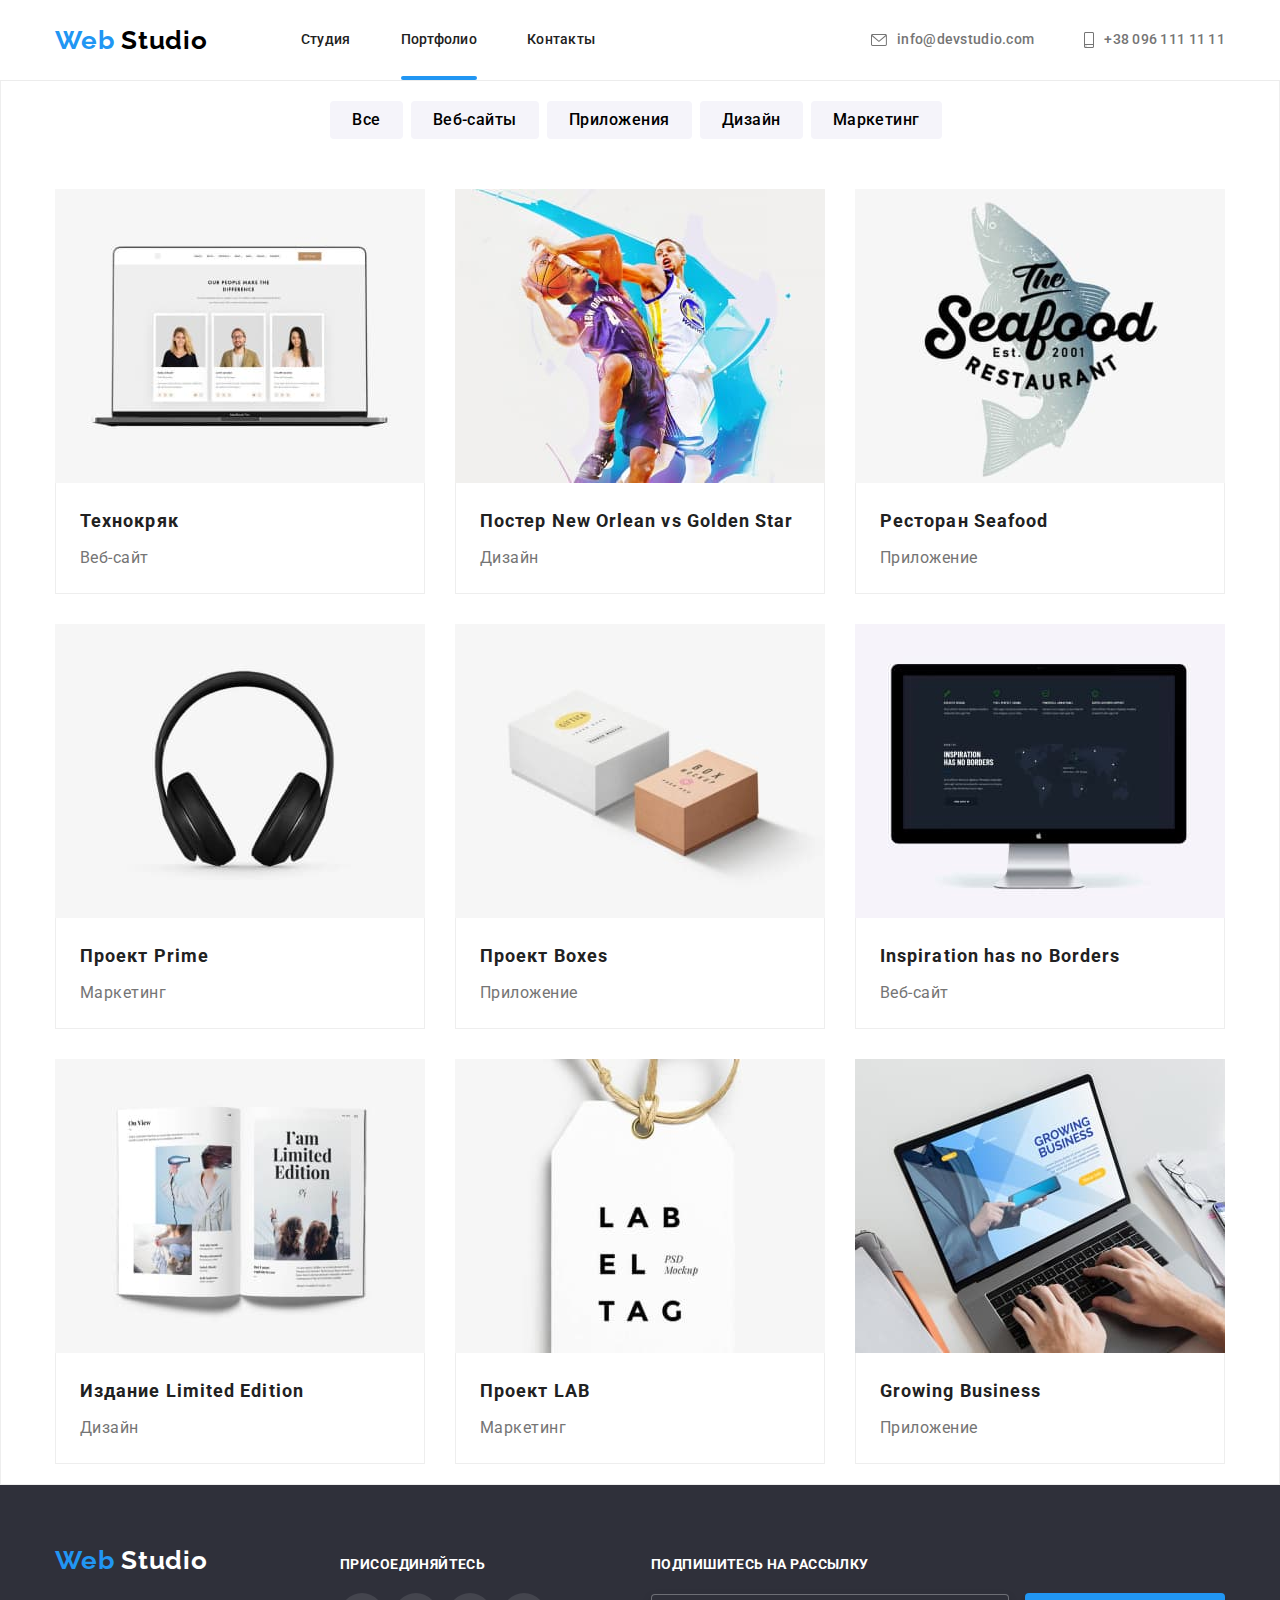
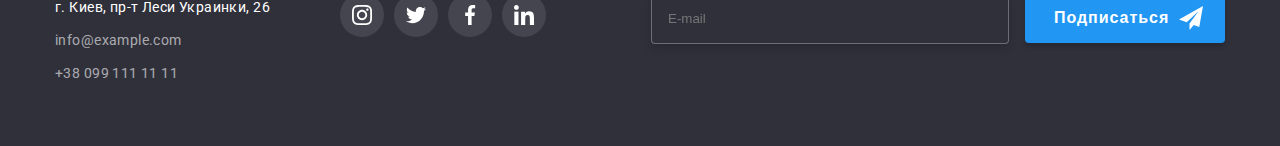
==== commit 3b46a938: "настройки в vscode" ====
--- a/potrfolio.html
+++ b/potrfolio.html
@@ -22,9 +22,8 @@
       rel="stylesheet"
       href="https://cdnjs.cloudflare.com/ajax/libs/animate.css/4.1.1/animate.min.css"
     />
-    <link rel="stylesheet" href="./css/styles.css" />
+    <link rel="stylesheet" href="./css/main.min.css" />
   </head>
-
   <body>
     <!--Header-->
     <header class="header">
@@ -296,12 +295,13 @@
     </main>
     <!--Footer-->
     <footer class="footer">
-      <div class="footer-address">
-        <a class="logo footer-address__logo" href="./index.html">
-          <span class="logo__web">Web</span>
-          <span class="logo__studio logo__studio--inverse">Studio</span></a>
-        <p class="footer-address__text">г. Киев, пр-т Леси Украинки, 26</p>
-        <address>
+      <div class="container">
+        <div class="footer-address">
+          <a class="logo footer-address__logo" href="./index.html">
+            <span class="logo__web">Web</span>
+            <span class="logo__studio logo__studio--inverse">Studio</span></a>
+          <p class="footer-address__text">г. Киев, пр-т Леси Украинки, 26</p>
+          <address>
             <ul class="address-list">
               <li class="address-list__item"><a class="address-list__mail">info@example.com</a></li>
               <li class="address-list__item"><a class="address-list__tel">+38 099 111 11 11</a></li>
--- a/css/main.min.css
+++ b/css/main.min.css
@@ -0,0 +1 @@
+:root{--header-color: #212121;--first-title-color: #212121;--second-title-color: #2196f3;--first-btn-color: #ffffff;--second-btn-color: #2196f3;--accent-color: #2196f3}*,*::before,*::after{-webkit-box-sizing:border-box;box-sizing:border-box}textarea{resize:none}.visually-hidden{position:absolute;white-space:nowrap;width:1px;height:1px;overflow:hidden;border:0;padding:0;clip:rect(0 0 0 0);-webkit-clip-path:inset(50%);clip-path:inset(50%);margin:-1px}img{display:block}body{color:#757575;font-family:Roboto,sans-serif;margin:0 auto}p,h1,h2,h3,h4,h5,h6{margin:0}ul,ol{margin:0;padding-left:0}.header-list,.about-list,.work-list,.clients-list,.footersoc-list,.team-list,.team-soc-list,.address-list,.section-list,.project-list,.section__title,.section__text,.project-list{list-style:none}.header__logo,.header-list__link,.team-soc-link,.clients-link,.footer-address__logo,.header-list__mail,.header-list__tel,.address-mail,.address-tel,.work-link,.section__title,.section__text,.project-list,.project-list__link{text-decoration:none}.container{width:1200px;padding-left:15px;padding-right:15px;margin:0 auto}.header .container{display:-webkit-box;display:-ms-flexbox;display:flex;-webkit-box-align:center;-ms-flex-align:center;align-items:center}.header{display:block;border-bottom:1px solid #ececec}.header-list{display:-webkit-box;display:-ms-flexbox;display:flex;margin-left:auto;display:flex;-webkit-box-align:baseline;-ms-flex-align:baseline;align-items:baseline;-webkit-box-align:center;-ms-flex-align:center;align-items:center;-webkit-box-pack:center;-ms-flex-pack:center;justify-content:center;cursor:pointer;color:#757575}.header-list__link{display:-webkit-box;display:-ms-flexbox;display:flex;-webkit-box-align:center;-ms-flex-align:center;align-items:center;font-weight:500;font-size:14px;line-height:1.14;letter-spacing:.02em;color:var(--header-color)}.header-list__mail,.header-list__tel{display:-webkit-box;display:-ms-flexbox;display:flex;-webkit-box-align:center;-ms-flex-align:center;align-items:center;font-weight:500;font-size:14px;line-height:1.14;letter-spacing:.02em;color:#757575;-webkit-transition-property:color;transition-property:color;-webkit-transition-duration:250ms;transition-duration:250ms;-webkit-transition-timing-function:cubic-bezier(0.4, 0, 0.2, 1);transition-timing-function:cubic-bezier(0.4, 0, 0.2, 1)}.header-list__tel{margin-left:0 auto}.header-list__icon :hover,.header-list__icon :focus{fill:#2196f3}.header-list__tel+.header-list__mail{display:-webkit-box;display:-ms-flexbox;display:flex;-webkit-box-align:center;-ms-flex-align:center;align-items:center;font-weight:500;font-size:14px;line-height:1.14;color:#757575;-webkit-box-align:baseline;-ms-flex-align:baseline;align-items:baseline;-webkit-box-pack:center;-ms-flex-pack:center;justify-content:center;-webkit-transition-property:color;transition-property:color;-webkit-transition-duration:250ms;transition-duration:250ms;-webkit-transition-timing-function:cubic-bezier(0.4, 0, 0.2, 1);transition-timing-function:cubic-bezier(0.4, 0, 0.2, 1)}.header-list:hover,.header-list:focus{color:#2196f3}.header-list__link.current{position:relative;color:var(--accent-color)}.header-list__link.current--active{color:var(--accent-color)}.header-list__link.current::after{position:absolute;bottom:0;left:0;content:"";display:block;width:100%;height:4px;border-radius:2px;background-color:#2196f3}.header-list__icon{fill:currentColor;margin-right:10px}.header-list__link:hover,.header-list__link:focus{color:var(--accent-color)}.header__logo{font-family:"Raleway";font-weight:700;font-size:26px;line-height:1.19;letter-spacing:.03em;color:#000;margin-right:93px}.header__logo{margin-right:93px}.logo__web{font-family:"Raleway";font-weight:700;font-size:26px;line-height:1.19;letter-spacing:.03em;color:#2196f3}.logo__studio{font-family:"Raleway";font-weight:700;font-size:26px;line-height:1.19;letter-spacing:.03em;color:#000}.header-list .header-list__link{display:block;padding-top:32px;padding-bottom:32px;color:var(--header-color);font-weight:500;font-size:14px;line-height:1.14;letter-spacing:.02em;-webkit-transition-property:color;transition-property:color;-webkit-transition-duration:250ms;transition-duration:250ms;-webkit-transition-timing-function:cubic-bezier(0.4, 0, 0.2, 1);transition-timing-function:cubic-bezier(0.4, 0, 0.2, 1)}.header-list__item:not(:last-child){margin-right:50px}.header-list__item :hover,.header-list__item :focus{color:#2196f3}.hero{content:"";background-color:#2f303a;max-width:1600px;max-height:600px;margin:0 auto;background-image:-webkit-gradient(linear, left top, left bottom, from(rgba(47, 48, 58, 0.4)), to(rgba(47, 48, 58, 0.4))),url(../images/hero.jpg);background-image:linear-gradient(rgba(47, 48, 58, 0.4), rgba(47, 48, 58, 0.4)),url(../images/hero.jpg);background-repeat:no-repeat;background-position:center;background-size:cover;padding-top:200px;padding-bottom:200px}.hero{padding-top:200px;padding-bottom:200px;background-color:#2f303a}.hero__title{display:block;margin:0 auto;margin-bottom:30px;max-width:696px;font-weight:900;text-align:center;font-size:44px;line-height:1.36;letter-spacing:.06em;text-transform:uppercase;color:#fff}.hero__btn{height:50px;min-width:200px;border-radius:4px;border:0;padding:10px 32px;text-align:center;font-family:inherit;font-weight:700;font-size:16px;line-height:1,88;display:block;letter-spacing:.06em;color:#fff;background-color:#2196f3;margin:0 auto;display:block}.about{padding-top:94px;padding-bottom:94px}.about-list{display:-webkit-box;display:-ms-flexbox;display:flex}.about-list__title{margin-bottom:10px;font-weight:700;font-size:14px;line-height:1.14;letter-spacing:.03em;text-transform:uppercase;color:#212121}.about-list__text{min-width:270px;font-weight:400;font-size:14px;line-height:1.71;letter-spacing:.03em;color:#757575}.feauture{display:-webkit-box;display:-ms-flexbox;display:flex;width:270px;height:120px;margin-bottom:30px;background:#f5f4fa;border-radius:4px;-webkit-box-pack:center;-ms-flex-pack:center;justify-content:center;-webkit-box-align:center;-ms-flex-align:center;align-items:center}.feauture__icon{width:70px;height:70px}.about-list__item{margin-right:30px;width:270px}.about-list__item:last-child{margin-right:0px}.work{padding-top:0;padding-bottom:94px}.work__title{margin-bottom:50px;font-weight:700;font-size:36px;line-height:1.17;text-align:center;letter-spacing:.03em;color:#212121}.work-list{display:-webkit-box;display:-ms-flexbox;display:flex}.work-list__item+.work-list__item{margin-left:30px}.work-list__item{width:calc 3.3333333333px}.label{position:relative}.label__title{position:absolute;bottom:0;color:#fff;background-color:rgba(47,48,58,.8);width:100%;height:70px;padding:27px;text-align:center;margin-bottom:0}.team{font-weight:500;font-size:16px;line-height:1.19;text-align:center;letter-spacing:.03em;color:#212121;background:#f5f4fa;padding-top:94px;padding-bottom:94px}.team__title{margin-bottom:50px;font-weight:700;font-size:36px;line-height:1.17;text-align:center;letter-spacing:.03em;color:#212121}.team :last-child{margin-bottom:0}.team-list{display:-webkit-box;display:-ms-flexbox;display:flex;-ms-flex-wrap:wrap;flex-wrap:wrap;margin-left:-30px}.team-list__img{display:block;width:270px;background:#fff}.team-list__item{width:calc -5px;margin-left:30px;margin-bottom:30 px}.team-list__item{width:270px;height:428px;background:#fff;-webkit-box-shadow:0px 1px 3px rgba(0,0,0,.12),0px 1px 1px rgba(0,0,0,.14),0px 2px 1px rgba(0,0,0,.2);box-shadow:0px 1px 3px rgba(0,0,0,.12),0px 1px 1px rgba(0,0,0,.14),0px 2px 1px rgba(0,0,0,.2);border-radius:0px 0px 4px 4px}.team-member{padding-top:30px;padding-bottom:30px;background-color:#fff}.team-member__name{margin-bottom:10px;background:#fff}.team-member__pos{margin-bottom:16px;font-weight:400;font-size:16px;line-height:1.19;text-align:center;letter-spacing:.03em;color:#757575;background:#fff}.team-member:last-child{margin-bottom:0}.soc-list{display:-webkit-box;display:-ms-flexbox;display:flex;-webkit-box-pack:center;-ms-flex-pack:center;justify-content:center}.soc-list__item+.soc-list__item{margin-left:10px}.soc-list__item{border-radius:50px;display:-webkit-box;display:-ms-flexbox;display:flex;-webkit-box-align:center;-ms-flex-align:center;align-items:center;-webkit-box-pack:center;-ms-flex-pack:center;justify-content:center}.soc-list__link{width:44px;height:44px;border-radius:50px;display:-webkit-box;display:-ms-flexbox;display:flex;-webkit-box-align:center;-ms-flex-align:center;align-items:center;-webkit-box-pack:center;-ms-flex-pack:center;justify-content:center;cursor:pointer;fill:#afb1b8;-webkit-transition-property:color,background-color;transition-property:color,background-color;-webkit-transition-duration:250ms;transition-duration:250ms;-webkit-transition-timing-function:cubic-bezier(0.4, 0, 0.2, 1);transition-timing-function:cubic-bezier(0.4, 0, 0.2, 1)}.soc-list__icon{width:20px;height:20px;color:#afb1b8}.soc-list__link:hover,.soc-list__link:focus{background-color:#2196f3;fill:#fff}.clients{padding-top:94px;padding-bottom:94px}.clients__title{margin-bottom:50px;font-weight:700;font-size:36px;line-height:1.17;text-align:center;letter-spacing:.03em;color:#212121}.clients-list{-webkit-box-pack:center;-ms-flex-pack:center;justify-content:center;-webkit-box-align:center;-ms-flex-align:center;align-items:center}.clients-list{display:-webkit-box;display:-ms-flexbox;display:flex;-ms-flex-wrap:wrap;flex-wrap:wrap}.clients-list__item{width:170px;height:92px}.clients-list__link{display:-webkit-box;display:-ms-flexbox;display:flex;width:100%;height:100%;border:1px solid #afb1b8;border-radius:4px;-webkit-box-pack:center;-ms-flex-pack:center;justify-content:center;-webkit-box-align:center;-ms-flex-align:center;align-items:center;cursor:pointer;color:#afb1b8;-webkit-transition-property:color,border-color;transition-property:color,border-color;-webkit-transition-duration:250ms;transition-duration:250ms;-webkit-transition-timing-function:cubic-bezier(0.4, 0, 0.2, 1);transition-timing-function:cubic-bezier(0.4, 0, 0.2, 1)}.clients-list__icon{width:106px;height:60px;fill:currentColor}.clients-list__link:hover,.clients-list .clients-list__link:focus{border-color:#2196f3}.clients-list__link:hover{color:#2196f3}.clients-list__link:focus{color:#2196f3}.clients-list__icon:hover,.clients-list__icon:focus{fill:#2196f3}.clients-list__item{width:170px;height:92px}.clients-list__item+.clients-list__item{margin-left:30px}.footer{display:block;padding:60px 0;background:#2f303a}.footer>.container{display:-webkit-box;display:-ms-flexbox;display:flex;-webkit-box-align:baseline;-ms-flex-align:baseline;align-items:baseline}.footer-address__logo{margin-bottom:20px;display:block;font-family:"Raleway";font-style:normal;font-weight:700;font-size:26px;line-height:1.19;letter-spacing:.03em}.footer-address__text{margin-bottom:9px;font-family:"Roboto";font-style:normal;font-weight:400;font-size:14px;line-height:1.71;letter-spacing:.03em;color:#fff}.logo__web{font-family:"Raleway";font-style:normal;font-weight:700;font-size:26px;line-height:1.19;letter-spacing:.03em;color:#2196f3}.logo__studio{font-family:"Raleway";font-style:normal;font-weight:700;font-size:26px;line-height:1.19;letter-spacing:.03em}.logo__studio--inverse{color:#fff}.address-list__mail,.address-list__tel{font-family:"Roboto";font-style:normal;font-weight:400;font-size:14px;line-height:1.71;letter-spacing:.03em;color:rgba(255,255,255,.6)}.address-list__item{margin-bottom:9px}.address-list__item:last-child{margin-bottom:0}.footer-invite{display:block;margin-left:70px}.footer-invite__text{font-weight:700;font-size:14px;line-height:1.14;letter-spacing:.03em;color:#fff;margin-bottom:20px}.footersoc-list{display:-webkit-box;display:-ms-flexbox;display:flex;-webkit-box-pack:center;-ms-flex-pack:center;justify-content:center}.footersoc-list__link{width:100%;height:100%;background-color:rgba(255,255,255,.1);border-radius:50%;display:-webkit-box;display:-ms-flexbox;display:flex;-webkit-box-align:center;-ms-flex-align:center;align-items:center;-webkit-box-pack:center;-ms-flex-pack:center;justify-content:center;-webkit-transition-property:background-color;transition-property:background-color;-webkit-transition-duration:250ms;transition-duration:250ms;-webkit-transition-timing-function:cubic-bezier(0.4, 0, 0.2, 1);transition-timing-function:cubic-bezier(0.4, 0, 0.2, 1)}.footersoc-list__icon{fill:#fff}.footersoc-list__link:hover,.footersoc-list__link:focus{background-color:#2196f3}.footersoc-list__item{width:44px;height:44px}.footersoc-list__item+.footersoc-list__item{margin-left:10px}.footer-form{display:block;margin-left:auto}.footer-form__text{font-weight:700;font-size:14px;line-height:1.14;letter-spacing:.03em;color:#fff;margin-bottom:20px}.footer-form__input{width:358px;height:50px;padding:15px 16px;background:#2f303a;border:1px solid rgba(255,255,255,.3);-webkit-box-sizing:border-box;box-sizing:border-box;-webkit-filter:drop-shadow(0px 4px 4px rgba(0, 0, 0, 0.15));filter:drop-shadow(0px 4px 4px rgba(0, 0, 0, 0.15));border-radius:4px;padding:15px 16px;-webkit-transition-property:border;transition-property:border;-webkit-transition-duration:250ms;transition-duration:250ms;-webkit-transition-timing-function:cubic-bezier(0.4, 0, 0.2, 1);transition-timing-function:cubic-bezier(0.4, 0, 0.2, 1)}.footer-form__input:focus{outline:none;border:1px solid #2196f3}.footer-form__submit{display:-webkit-inline-box;display:-ms-inline-flexbox;display:inline-flex;width:200px;padding:10px;padding-left:29px;background:#2196f3;-webkit-box-shadow:0px 4px 4px rgba(0,0,0,.15);box-shadow:0px 4px 4px rgba(0,0,0,.15);border-radius:4px;border:0;margin-left:12px;font-weight:700;font-size:16px;line-height:1.88;-webkit-box-align:center;-ms-flex-align:center;align-items:center;letter-spacing:.06em;color:#fff;-webkit-transition-property:border;transition-property:border;-webkit-transition-duration:250ms;transition-duration:250ms;-webkit-transition-timing-function:cubic-bezier(0.4, 0, 0.2, 1);transition-timing-function:cubic-bezier(0.4, 0, 0.2, 1)}.footer-form__submit::after{content:"";margin-left:10px;width:24px;height:24px;background-image:url(../images/send.svg);background-repeat:no-repeat;background-size:contain}.footer-form__submit:focus{outline:none;border:1px solid #2196f3}.section{padding-top:94px;padding-bottom:94px}.section-list{display:-webkit-box;display:-ms-flexbox;display:flex;-webkit-box-pack:center;-ms-flex-pack:center;justify-content:center;margin-bottom:50px;border:0}.section-list__item{margin-right:8px;border:0}.section-list__btn{padding:6px 22px;background:#f5f4fa;border-radius:4px;border:0;font-family:inherit;font-weight:500;font-size:16px;line-height:1.62;text-align:center;letter-spacing:.03em;cursor:pointer;-webkit-transition-property:color,background-color,-webkit-box-shadow;transition-property:color,background-color,-webkit-box-shadow;transition-property:color,background-color,box-shadow;transition-property:color,background-color,box-shadow,-webkit-box-shadow;-webkit-transition-duration:250ms;transition-duration:250ms;-webkit-transition-timing-function:cubic-bezier(0.4, 0, 0.2, 1);transition-timing-function:cubic-bezier(0.4, 0, 0.2, 1)}.section-list__btn:hover,.section-list__btn:focus{-webkit-box-shadow:0px 3px 1px rgba(0,0,0,.1),0px 1px 2px rgba(0,0,0,.08),0px 2px 2px rgba(0,0,0,.12);box-shadow:0px 3px 1px rgba(0,0,0,.1),0px 1px 2px rgba(0,0,0,.08),0px 2px 2px rgba(0,0,0,.12);border-radius:4px;color:var(--first-btn-color);background-color:var(--accent-color)}.project-list{display:-webkit-box;display:-ms-flexbox;display:flex;-ms-flex-wrap:wrap;flex-wrap:wrap;margin-top:-30px;margin-left:-30px}.project-list__link{display:block;-webkit-transition-property:-webkit-box-shadow;transition-property:-webkit-box-shadow;transition-property:box-shadow;transition-property:box-shadow, -webkit-box-shadow;-webkit-transition-duration:250ms;transition-duration:250ms;-webkit-transition-timing-function:cubic-bezier(0.4, 0, 0.2, 1);transition-timing-function:cubic-bezier(0.4, 0, 0.2, 1)}.project-list__link:hover,.project-list__link:focus{-webkit-box-shadow:0px 1px 1px rgba(0,0,0,.12),0px 4px 4px rgba(0,0,0,.06),1px 4px 6px rgba(0,0,0,.16);box-shadow:0px 1px 1px rgba(0,0,0,.12),0px 4px 4px rgba(0,0,0,.06),1px 4px 6px rgba(0,0,0,.16)}.description{position:relative;overflow:hidden}.description__text{position:absolute;height:101%;top:0;font-weight:400;font-size:18px;line-height:1.6;letter-spacing:.03em;background-color:rgba(33,150,243,.9);color:#fff;padding:63px 24px;-webkit-transform:translateY(100%);transform:translateY(100%);-webkit-transition-property:-webkit-transform;transition-property:-webkit-transform;transition-property:transform;transition-property:transform, -webkit-transform;-webkit-transition-duration:250ms;transition-duration:250ms;-webkit-transition-timing-function:cubic-bezier(0.4, 0, 0.2, 1);transition-timing-function:cubic-bezier(0.4, 0, 0.2, 1)}.project-list__item:hover .description__text{-webkit-transform:translateY(0);transform:translateY(0)}.project-list__item:focus .description__text{-webkit-transform:translateY(0);transform:translateY(0)}.project-list__item{margin-left:30px;margin-top:30px}.project-list__item{display:block;cursor:pointer;-webkit-transition-property:-webkit-box-shadow;transition-property:-webkit-box-shadow;transition-property:box-shadow;transition-property:box-shadow, -webkit-box-shadow;-webkit-transition-duration:250ms;transition-duration:250ms;-webkit-transition-timing-function:cubic-bezier(0.4, 0, 0.2, 1);transition-timing-function:cubic-bezier(0.4, 0, 0.2, 1)}.project-list__item{width:calc 3.3333333333px;margin-bottom:30 px}.section{padding:20px 24px;border:1px solid #eee;-webkit-box-sizing:border-box;box-sizing:border-box;border-top:none}.section__title{margin-bottom:4px;font-weight:700;font-size:18px;line-height:2;letter-spacing:.06em;color:#212121}.section__text{font-weight:400;font-size:16px;line-height:1.88;letter-spacing:.03em;color:#757575}.project-list__item:hover{-webkit-box-shadow:0px 1px 1px rgba(0,0,0,.12),0px 4px 4px rgba(0,0,0,.06),1px 4px 6px rgba(0,0,0,.16);box-shadow:0px 1px 1px rgba(0,0,0,.12),0px 4px 4px rgba(0,0,0,.06),1px 4px 6px rgba(0,0,0,.16)}.project-list__item:focus{-webkit-box-shadow:0px 1px 1px rgba(0,0,0,.12),0px 4px 4px rgba(0,0,0,.06),1px 4px 6px rgba(0,0,0,.16);box-shadow:0px 1px 1px rgba(0,0,0,.12),0px 4px 4px rgba(0,0,0,.06),1px 4px 6px rgba(0,0,0,.16)}.backdrop{position:fixed;top:0;width:100%;height:100%;background:rgba(0,0,0,.2);-webkit-transition:opacity 1000ms,visibility 1000ms;transition:opacity 1000ms,visibility 1000ms}.backdrop.is-hidden .modal{-webkit-transform:rotate(0) scale(0.3);transform:rotate(0) scale(0.3)}.modal{position:absolute;top:50%;left:50%;-webkit-transform:rotate(360deg) translate(-50%, -50%) scale(1);transform:rotate(360deg) translate(-50%, -50%) scale(1);width:528px;min-height:581px;background:#fff;-webkit-box-shadow:0px 1px 3px rgba(0,0,0,.12),0px 1px 1px rgba(0,0,0,.14),0px 2px 1px rgba(0,0,0,.2);box-shadow:0px 1px 3px rgba(0,0,0,.12),0px 1px 1px rgba(0,0,0,.14),0px 2px 1px rgba(0,0,0,.2);border-radius:4px;-webkit-transition:-webkit-transform 300ms;transition:-webkit-transform 300ms;transition:transform 300ms;transition:transform 300ms, -webkit-transform 300ms;padding:40px}.modal__title{font-weight:700;font-size:20px;line-height:1.15;text-align:center;letter-spacing:.03em;color:#212121;margin-bottom:12px}.modal__button{position:absolute;display:-webkit-box;display:-ms-flexbox;display:flex;top:10px;right:10px;width:30px;height:30px;border-radius:50%;background:rgba(0,0,0,0);border:1px solid rgba(0,0,0,.1);-webkit-box-sizing:border-box;box-sizing:border-box;-webkit-box-align:center;-ms-flex-align:center;align-items:center;-webkit-box-pack:center;-ms-flex-pack:center;justify-content:center}.modal__icon{fill:#000;cursor:pointer;-webkit-transition-property:fill,background-color;transition-property:fill,background-color;-webkit-transition-duration:250ms;transition-duration:250ms;-webkit-transition-timing-function:cubic-bezier(0.4, 0, 0.2, 1);transition-timing-function:cubic-bezier(0.4, 0, 0.2, 1)}.modal__icon:hover,.modal__icon:focus{fill:#2196f3;background-color:#fff}.is-hidden{opacity:0;pointer-events:none;visibility:hidden}.modal{position:absolute;top:50%;left:50%;-webkit-transform:rotate(360deg) translate(-50%, -50%) scale(1);transform:rotate(360deg) translate(-50%, -50%) scale(1);width:528px;min-height:581px;background:#fff;-webkit-box-shadow:0px 1px 3px rgba(0,0,0,.12),0px 1px 1px rgba(0,0,0,.14),0px 2px 1px rgba(0,0,0,.2);box-shadow:0px 1px 3px rgba(0,0,0,.12),0px 1px 1px rgba(0,0,0,.14),0px 2px 1px rgba(0,0,0,.2);border-radius:4px;-webkit-transition:-webkit-transform 300ms;transition:-webkit-transform 300ms;transition:transform 300ms;transition:transform 300ms, -webkit-transform 300ms;padding:40px}.modal__form-field{display:-webkit-box;display:-ms-flexbox;display:flex;-webkit-box-orient:vertical;-webkit-box-direction:normal;-ms-flex-direction:column;flex-direction:column;margin-bottom:10px}.modal__form-field:last-child{margin-bottom:0}.modal__input-wrap{position:relative}.modal__input{width:100%;height:40px;padding:12px 40px;border:1px solid rgba(33,33,33,.2);-webkit-box-sizing:border-box;box-sizing:border-box;border-radius:4px;background-color:rgba(0,0,0,0);outline:none;cursor:pointer;padding-left:40px;-webkit-transition-property:border-color;transition-property:border-color;-webkit-transition-duration:250ms;transition-duration:250ms;-webkit-transition-timing-function:cubic-bezier(0.4, 0, 0.2, 1);transition-timing-function:cubic-bezier(0.4, 0, 0.2, 1)}.modal__input-icon{position:absolute;left:12px;top:50%;-webkit-transform:translateY(-50%);transform:translateY(-50%);-webkit-transition-property:fill;transition-property:fill;-webkit-transition-duration:250ms;transition-duration:250ms;-webkit-transition-timing-function:cubic-bezier(0.4, 0, 0.2, 1);transition-timing-function:cubic-bezier(0.4, 0, 0.2, 1)}.modal__input:focus{border-color:#2196f3}.modal__text{width:100%;height:120px;border:1px solid rgba(33,33,33,.2);-webkit-box-sizing:border-box;box-sizing:border-box;border-radius:4px;padding:12px 16px;-webkit-transition-property:border;transition-property:border;-webkit-transition-duration:250ms;transition-duration:250ms;-webkit-transition-timing-function:cubic-bezier(0.4, 0, 0.2, 1);transition-timing-function:cubic-bezier(0.4, 0, 0.2, 1)}.modal__input-text{font-size:12px;line-height:1.17;letter-spacing:.01em;color:#757575;margin-bottom:4px}.modal__text:focus{outline:none;border:1px solid #2196f3}.modal__text::-webkit-input-placeholder{font-size:12px;line-height:1.17;letter-spacing:.01em;color:rgba(117,117,117,.5)}.modal__text::-moz-placeholder{font-size:12px;line-height:1.17;letter-spacing:.01em;color:rgba(117,117,117,.5)}.modal__text:-ms-input-placeholder{font-size:12px;line-height:1.17;letter-spacing:.01em;color:rgba(117,117,117,.5)}.modal__text::-ms-input-placeholder{font-size:12px;line-height:1.17;letter-spacing:.01em;color:rgba(117,117,117,.5)}.modal__text::placeholder{font-size:12px;line-height:1.17;letter-spacing:.01em;color:rgba(117,117,117,.5)}.modal__input:focus+.modal__input-icon{fill:#2196f3}.modal{position:absolute;top:50%;left:50%;-webkit-transform:rotate(360deg) translate(-50%, -50%) scale(1);transform:rotate(360deg) translate(-50%, -50%) scale(1);width:528px;min-height:581px;background:#fff;-webkit-box-shadow:0px 1px 3px rgba(0,0,0,.12),0px 1px 1px rgba(0,0,0,.14),0px 2px 1px rgba(0,0,0,.2);box-shadow:0px 1px 3px rgba(0,0,0,.12),0px 1px 1px rgba(0,0,0,.14),0px 2px 1px rgba(0,0,0,.2);border-radius:4px;-webkit-transition:-webkit-transform 300ms;transition:-webkit-transform 300ms;transition:transform 300ms;transition:transform 300ms, -webkit-transform 300ms;padding:40px}.modal__check-text{font-size:14px;line-height:1.71;letter-spacing:.03em;color:#757575;display:-webkit-box;display:-ms-flexbox;display:flex;-webkit-box-align:center;-ms-flex-align:center;align-items:center;margin-bottom:20px;text-align:center}.modal__check-link{display:-webkit-box;display:-ms-flexbox;display:flex;text-align:center;font-weight:400;font-size:14px;line-height:1.71;letter-spacing:.03em;text-decoration:none;color:#2196f3;border-bottom:1px solid #2196f3;-webkit-box-pack:center;-ms-flex-pack:center;justify-content:center}.modal__check-text::before{content:"";width:16px;height:15px;display:-webkit-box;display:-ms-flexbox;display:flex;border:2px solid #303030;border-radius:2px;margin-right:7px;-webkit-box-align:center;-ms-flex-align:center;align-items:center;text-align:center;-webkit-box-pack:center;-ms-flex-pack:center;justify-content:center}.modal__check:checked+.modal__check-text::before{background-color:#2196f3;background-image:url(../images/check.svg);background-repeat:no-repeat;background-position:center;background-size:contain;-webkit-box-align:center;-ms-flex-align:center;align-items:center;text-align:center;-webkit-box-pack:center;-ms-flex-pack:center;justify-content:center;-webkit-transition-property:border;transition-property:border;-webkit-transition-duration:250ms;transition-duration:250ms;-webkit-transition-timing-function:cubic-bezier(0.4, 0, 0.2, 1);transition-timing-function:cubic-bezier(0.4, 0, 0.2, 1)}.modal__check:focus+.modal__check-text::before{border:2px solid #2196f3}.modal__check:hover+.modal__check-text::before{border:2px solid #2196f3}.modal{position:absolute;top:50%;left:50%;-webkit-transform:rotate(360deg) translate(-50%, -50%) scale(1);transform:rotate(360deg) translate(-50%, -50%) scale(1);width:528px;min-height:581px;background:#fff;-webkit-box-shadow:0px 1px 3px rgba(0,0,0,.12),0px 1px 1px rgba(0,0,0,.14),0px 2px 1px rgba(0,0,0,.2);box-shadow:0px 1px 3px rgba(0,0,0,.12),0px 1px 1px rgba(0,0,0,.14),0px 2px 1px rgba(0,0,0,.2);border-radius:4px;-webkit-transition:-webkit-transform 300ms;transition:-webkit-transform 300ms;transition:transform 300ms;transition:transform 300ms, -webkit-transform 300ms;padding:40px}.modal__submit{display:block;height:50px;min-width:200px;padding:10px 55px;text-align:center;font-family:inherit;font-weight:700;font-size:16px;cursor:pointer;border:0;letter-spacing:.06em;color:#fff;background-color:#2196f3;margin:0 auto;border-radius:4px;-webkit-box-shadow:0px 4px 4px rgba(0,0,0,.15);box-shadow:0px 4px 4px rgba(0,0,0,.15);-webkit-transition-property:background-color,-webkit-box-shadow;transition-property:background-color,-webkit-box-shadow;transition-property:background-color,box-shadow;transition-property:background-color,box-shadow,-webkit-box-shadow;-webkit-transition-duration:250ms;transition-duration:250ms;-webkit-transition-timing-function:cubic-bezier(0.4, 0, 0.2, 1);transition-timing-function:cubic-bezier(0.4, 0, 0.2, 1)}.modal__submit:hover,.modal__submit:focus{background-color:#2196f3;-webkit-box-shadow:0px 4px 4px rgba(0,0,0,.15);box-shadow:0px 4px 4px rgba(0,0,0,.15)}/*# sourceMappingURL=main.min.css.map */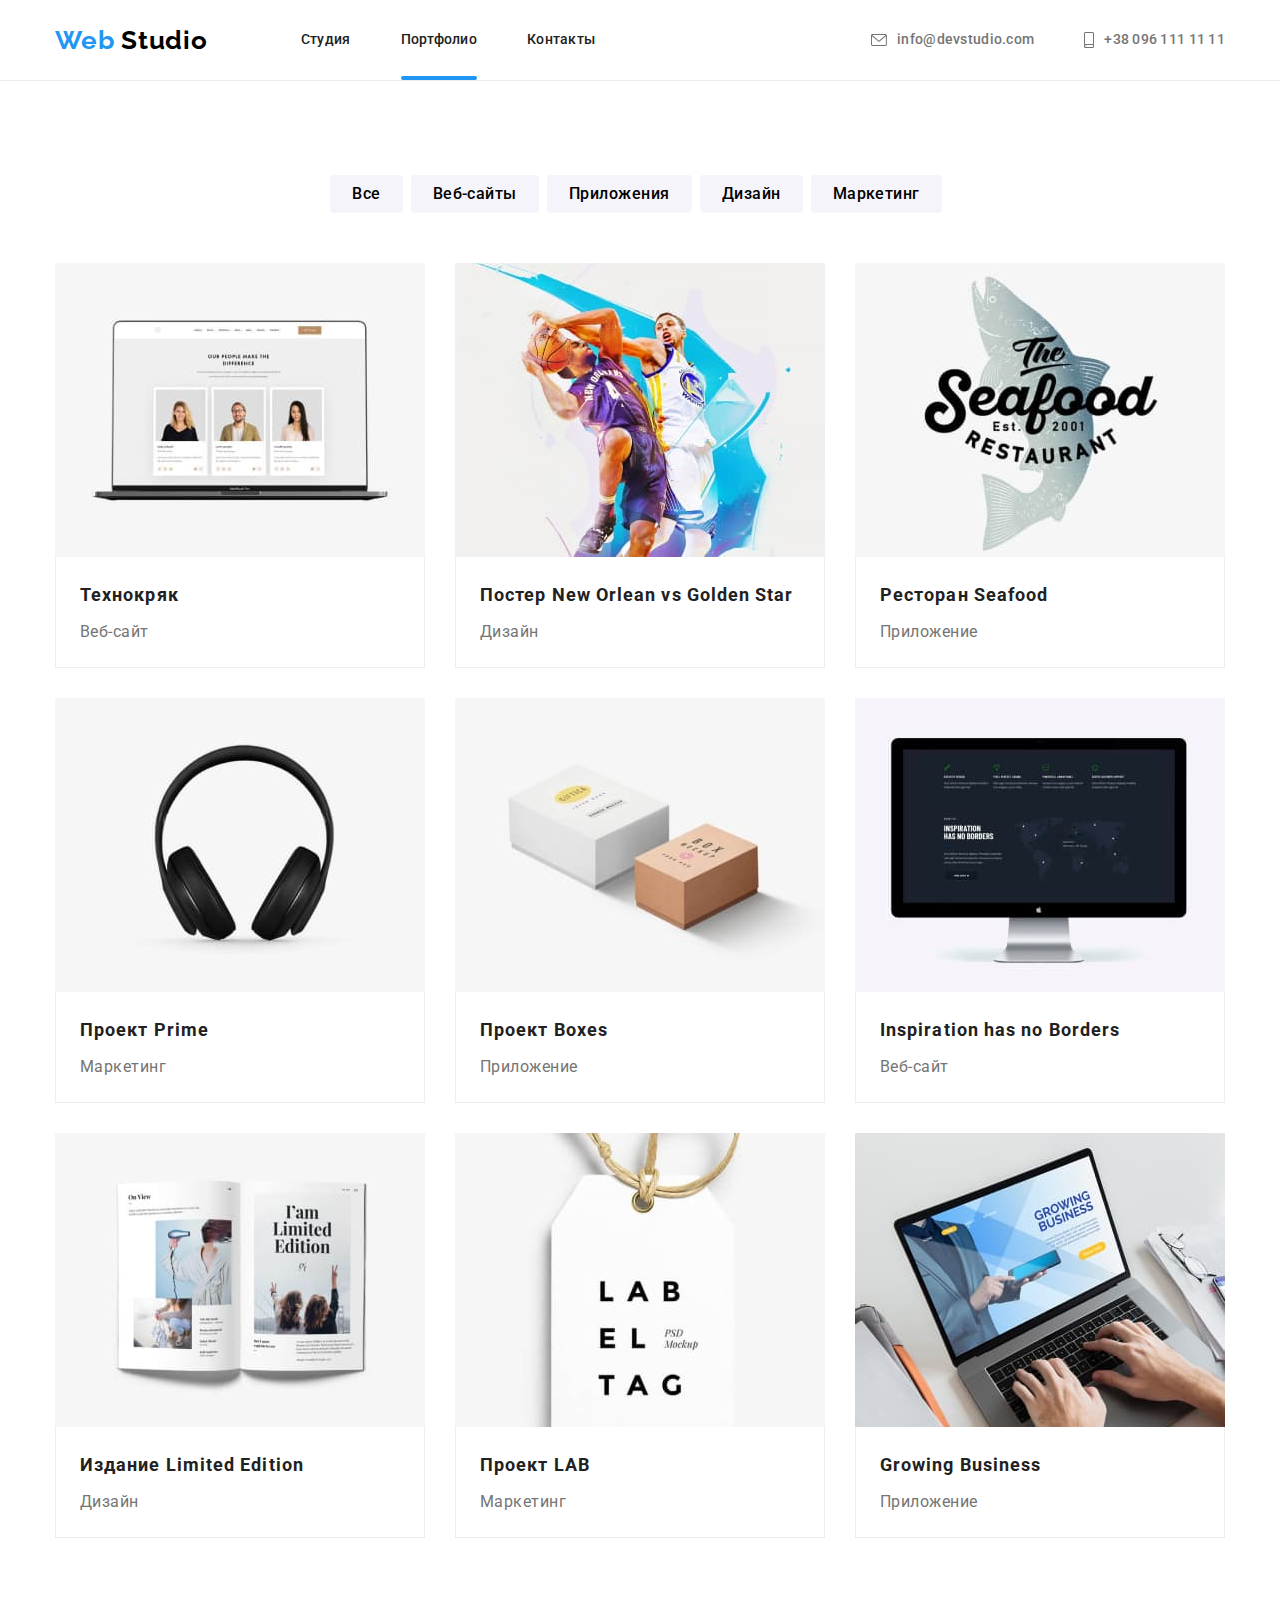
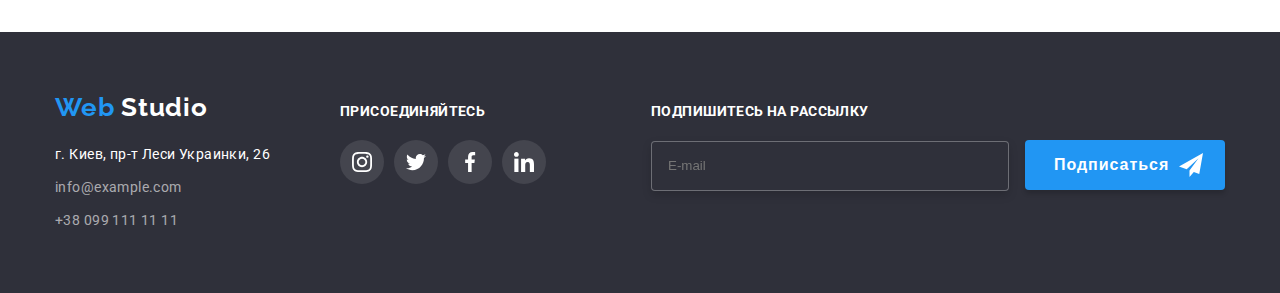
==== commit 71acdada: "изменение класса" ====
--- a/potrfolio.html
+++ b/potrfolio.html
@@ -67,7 +67,7 @@
     </header>
     <main>
       <!--Section-->
-      <section class="section">
+      <section class="project">
         <div class="container">
           <h1 class="visually-hidden">Фильтры</h1>
           <ul class="section-list">
--- a/css/main.min.css
+++ b/css/main.min.css
@@ -1 +1 @@
-:root{--header-color: #212121;--first-title-color: #212121;--second-title-color: #2196f3;--first-btn-color: #ffffff;--second-btn-color: #2196f3;--accent-color: #2196f3}*,*::before,*::after{-webkit-box-sizing:border-box;box-sizing:border-box}textarea{resize:none}.visually-hidden{position:absolute;white-space:nowrap;width:1px;height:1px;overflow:hidden;border:0;padding:0;clip:rect(0 0 0 0);-webkit-clip-path:inset(50%);clip-path:inset(50%);margin:-1px}img{display:block}body{color:#757575;font-family:Roboto,sans-serif;margin:0 auto}p,h1,h2,h3,h4,h5,h6{margin:0}ul,ol{margin:0;padding-left:0}.header-list,.about-list,.work-list,.clients-list,.footersoc-list,.team-list,.team-soc-list,.address-list,.section-list,.project-list,.section__title,.section__text,.project-list{list-style:none}.header__logo,.header-list__link,.team-soc-link,.clients-link,.footer-address__logo,.header-list__mail,.header-list__tel,.address-mail,.address-tel,.work-link,.section__title,.section__text,.project-list,.project-list__link{text-decoration:none}.container{width:1200px;padding-left:15px;padding-right:15px;margin:0 auto}.header .container{display:-webkit-box;display:-ms-flexbox;display:flex;-webkit-box-align:center;-ms-flex-align:center;align-items:center}.header{display:block;border-bottom:1px solid #ececec}.header-list{display:-webkit-box;display:-ms-flexbox;display:flex;margin-left:auto;display:flex;-webkit-box-align:baseline;-ms-flex-align:baseline;align-items:baseline;-webkit-box-align:center;-ms-flex-align:center;align-items:center;-webkit-box-pack:center;-ms-flex-pack:center;justify-content:center;cursor:pointer;color:#757575}.header-list__link{display:-webkit-box;display:-ms-flexbox;display:flex;-webkit-box-align:center;-ms-flex-align:center;align-items:center;font-weight:500;font-size:14px;line-height:1.14;letter-spacing:.02em;color:var(--header-color)}.header-list__mail,.header-list__tel{display:-webkit-box;display:-ms-flexbox;display:flex;-webkit-box-align:center;-ms-flex-align:center;align-items:center;font-weight:500;font-size:14px;line-height:1.14;letter-spacing:.02em;color:#757575;-webkit-transition-property:color;transition-property:color;-webkit-transition-duration:250ms;transition-duration:250ms;-webkit-transition-timing-function:cubic-bezier(0.4, 0, 0.2, 1);transition-timing-function:cubic-bezier(0.4, 0, 0.2, 1)}.header-list__tel{margin-left:0 auto}.header-list__icon :hover,.header-list__icon :focus{fill:#2196f3}.header-list__tel+.header-list__mail{display:-webkit-box;display:-ms-flexbox;display:flex;-webkit-box-align:center;-ms-flex-align:center;align-items:center;font-weight:500;font-size:14px;line-height:1.14;color:#757575;-webkit-box-align:baseline;-ms-flex-align:baseline;align-items:baseline;-webkit-box-pack:center;-ms-flex-pack:center;justify-content:center;-webkit-transition-property:color;transition-property:color;-webkit-transition-duration:250ms;transition-duration:250ms;-webkit-transition-timing-function:cubic-bezier(0.4, 0, 0.2, 1);transition-timing-function:cubic-bezier(0.4, 0, 0.2, 1)}.header-list:hover,.header-list:focus{color:#2196f3}.header-list__link.current{position:relative;color:var(--accent-color)}.header-list__link.current--active{color:var(--accent-color)}.header-list__link.current::after{position:absolute;bottom:0;left:0;content:"";display:block;width:100%;height:4px;border-radius:2px;background-color:#2196f3}.header-list__icon{fill:currentColor;margin-right:10px}.header-list__link:hover,.header-list__link:focus{color:var(--accent-color)}.header__logo{font-family:"Raleway";font-weight:700;font-size:26px;line-height:1.19;letter-spacing:.03em;color:#000;margin-right:93px}.header__logo{margin-right:93px}.logo__web{font-family:"Raleway";font-weight:700;font-size:26px;line-height:1.19;letter-spacing:.03em;color:#2196f3}.logo__studio{font-family:"Raleway";font-weight:700;font-size:26px;line-height:1.19;letter-spacing:.03em;color:#000}.header-list .header-list__link{display:block;padding-top:32px;padding-bottom:32px;color:var(--header-color);font-weight:500;font-size:14px;line-height:1.14;letter-spacing:.02em;-webkit-transition-property:color;transition-property:color;-webkit-transition-duration:250ms;transition-duration:250ms;-webkit-transition-timing-function:cubic-bezier(0.4, 0, 0.2, 1);transition-timing-function:cubic-bezier(0.4, 0, 0.2, 1)}.header-list__item:not(:last-child){margin-right:50px}.header-list__item :hover,.header-list__item :focus{color:#2196f3}.hero{content:"";background-color:#2f303a;max-width:1600px;max-height:600px;margin:0 auto;background-image:-webkit-gradient(linear, left top, left bottom, from(rgba(47, 48, 58, 0.4)), to(rgba(47, 48, 58, 0.4))),url(../images/hero.jpg);background-image:linear-gradient(rgba(47, 48, 58, 0.4), rgba(47, 48, 58, 0.4)),url(../images/hero.jpg);background-repeat:no-repeat;background-position:center;background-size:cover;padding-top:200px;padding-bottom:200px}.hero{padding-top:200px;padding-bottom:200px;background-color:#2f303a}.hero__title{display:block;margin:0 auto;margin-bottom:30px;max-width:696px;font-weight:900;text-align:center;font-size:44px;line-height:1.36;letter-spacing:.06em;text-transform:uppercase;color:#fff}.hero__btn{height:50px;min-width:200px;border-radius:4px;border:0;padding:10px 32px;text-align:center;font-family:inherit;font-weight:700;font-size:16px;line-height:1,88;display:block;letter-spacing:.06em;color:#fff;background-color:#2196f3;margin:0 auto;display:block}.about{padding-top:94px;padding-bottom:94px}.about-list{display:-webkit-box;display:-ms-flexbox;display:flex}.about-list__title{margin-bottom:10px;font-weight:700;font-size:14px;line-height:1.14;letter-spacing:.03em;text-transform:uppercase;color:#212121}.about-list__text{min-width:270px;font-weight:400;font-size:14px;line-height:1.71;letter-spacing:.03em;color:#757575}.feauture{display:-webkit-box;display:-ms-flexbox;display:flex;width:270px;height:120px;margin-bottom:30px;background:#f5f4fa;border-radius:4px;-webkit-box-pack:center;-ms-flex-pack:center;justify-content:center;-webkit-box-align:center;-ms-flex-align:center;align-items:center}.feauture__icon{width:70px;height:70px}.about-list__item{margin-right:30px;width:270px}.about-list__item:last-child{margin-right:0px}.work{padding-top:0;padding-bottom:94px}.work__title{margin-bottom:50px;font-weight:700;font-size:36px;line-height:1.17;text-align:center;letter-spacing:.03em;color:#212121}.work-list{display:-webkit-box;display:-ms-flexbox;display:flex}.work-list__item+.work-list__item{margin-left:30px}.work-list__item{width:calc 3.3333333333px}.label{position:relative}.label__title{position:absolute;bottom:0;color:#fff;background-color:rgba(47,48,58,.8);width:100%;height:70px;padding:27px;text-align:center;margin-bottom:0}.team{font-weight:500;font-size:16px;line-height:1.19;text-align:center;letter-spacing:.03em;color:#212121;background:#f5f4fa;padding-top:94px;padding-bottom:94px}.team__title{margin-bottom:50px;font-weight:700;font-size:36px;line-height:1.17;text-align:center;letter-spacing:.03em;color:#212121}.team :last-child{margin-bottom:0}.team-list{display:-webkit-box;display:-ms-flexbox;display:flex;-ms-flex-wrap:wrap;flex-wrap:wrap;margin-left:-30px}.team-list__img{display:block;width:270px;background:#fff}.team-list__item{width:calc -5px;margin-left:30px;margin-bottom:30 px}.team-list__item{width:270px;height:428px;background:#fff;-webkit-box-shadow:0px 1px 3px rgba(0,0,0,.12),0px 1px 1px rgba(0,0,0,.14),0px 2px 1px rgba(0,0,0,.2);box-shadow:0px 1px 3px rgba(0,0,0,.12),0px 1px 1px rgba(0,0,0,.14),0px 2px 1px rgba(0,0,0,.2);border-radius:0px 0px 4px 4px}.team-member{padding-top:30px;padding-bottom:30px;background-color:#fff}.team-member__name{margin-bottom:10px;background:#fff}.team-member__pos{margin-bottom:16px;font-weight:400;font-size:16px;line-height:1.19;text-align:center;letter-spacing:.03em;color:#757575;background:#fff}.team-member:last-child{margin-bottom:0}.soc-list{display:-webkit-box;display:-ms-flexbox;display:flex;-webkit-box-pack:center;-ms-flex-pack:center;justify-content:center}.soc-list__item+.soc-list__item{margin-left:10px}.soc-list__item{border-radius:50px;display:-webkit-box;display:-ms-flexbox;display:flex;-webkit-box-align:center;-ms-flex-align:center;align-items:center;-webkit-box-pack:center;-ms-flex-pack:center;justify-content:center}.soc-list__link{width:44px;height:44px;border-radius:50px;display:-webkit-box;display:-ms-flexbox;display:flex;-webkit-box-align:center;-ms-flex-align:center;align-items:center;-webkit-box-pack:center;-ms-flex-pack:center;justify-content:center;cursor:pointer;fill:#afb1b8;-webkit-transition-property:color,background-color;transition-property:color,background-color;-webkit-transition-duration:250ms;transition-duration:250ms;-webkit-transition-timing-function:cubic-bezier(0.4, 0, 0.2, 1);transition-timing-function:cubic-bezier(0.4, 0, 0.2, 1)}.soc-list__icon{width:20px;height:20px;color:#afb1b8}.soc-list__link:hover,.soc-list__link:focus{background-color:#2196f3;fill:#fff}.clients{padding-top:94px;padding-bottom:94px}.clients__title{margin-bottom:50px;font-weight:700;font-size:36px;line-height:1.17;text-align:center;letter-spacing:.03em;color:#212121}.clients-list{-webkit-box-pack:center;-ms-flex-pack:center;justify-content:center;-webkit-box-align:center;-ms-flex-align:center;align-items:center}.clients-list{display:-webkit-box;display:-ms-flexbox;display:flex;-ms-flex-wrap:wrap;flex-wrap:wrap}.clients-list__item{width:170px;height:92px}.clients-list__link{display:-webkit-box;display:-ms-flexbox;display:flex;width:100%;height:100%;border:1px solid #afb1b8;border-radius:4px;-webkit-box-pack:center;-ms-flex-pack:center;justify-content:center;-webkit-box-align:center;-ms-flex-align:center;align-items:center;cursor:pointer;color:#afb1b8;-webkit-transition-property:color,border-color;transition-property:color,border-color;-webkit-transition-duration:250ms;transition-duration:250ms;-webkit-transition-timing-function:cubic-bezier(0.4, 0, 0.2, 1);transition-timing-function:cubic-bezier(0.4, 0, 0.2, 1)}.clients-list__icon{width:106px;height:60px;fill:currentColor}.clients-list__link:hover,.clients-list .clients-list__link:focus{border-color:#2196f3}.clients-list__link:hover{color:#2196f3}.clients-list__link:focus{color:#2196f3}.clients-list__icon:hover,.clients-list__icon:focus{fill:#2196f3}.clients-list__item{width:170px;height:92px}.clients-list__item+.clients-list__item{margin-left:30px}.footer{display:block;padding:60px 0;background:#2f303a}.footer>.container{display:-webkit-box;display:-ms-flexbox;display:flex;-webkit-box-align:baseline;-ms-flex-align:baseline;align-items:baseline}.footer-address__logo{margin-bottom:20px;display:block;font-family:"Raleway";font-style:normal;font-weight:700;font-size:26px;line-height:1.19;letter-spacing:.03em}.footer-address__text{margin-bottom:9px;font-family:"Roboto";font-style:normal;font-weight:400;font-size:14px;line-height:1.71;letter-spacing:.03em;color:#fff}.logo__web{font-family:"Raleway";font-style:normal;font-weight:700;font-size:26px;line-height:1.19;letter-spacing:.03em;color:#2196f3}.logo__studio{font-family:"Raleway";font-style:normal;font-weight:700;font-size:26px;line-height:1.19;letter-spacing:.03em}.logo__studio--inverse{color:#fff}.address-list__mail,.address-list__tel{font-family:"Roboto";font-style:normal;font-weight:400;font-size:14px;line-height:1.71;letter-spacing:.03em;color:rgba(255,255,255,.6)}.address-list__item{margin-bottom:9px}.address-list__item:last-child{margin-bottom:0}.footer-invite{display:block;margin-left:70px}.footer-invite__text{font-weight:700;font-size:14px;line-height:1.14;letter-spacing:.03em;color:#fff;margin-bottom:20px}.footersoc-list{display:-webkit-box;display:-ms-flexbox;display:flex;-webkit-box-pack:center;-ms-flex-pack:center;justify-content:center}.footersoc-list__link{width:100%;height:100%;background-color:rgba(255,255,255,.1);border-radius:50%;display:-webkit-box;display:-ms-flexbox;display:flex;-webkit-box-align:center;-ms-flex-align:center;align-items:center;-webkit-box-pack:center;-ms-flex-pack:center;justify-content:center;-webkit-transition-property:background-color;transition-property:background-color;-webkit-transition-duration:250ms;transition-duration:250ms;-webkit-transition-timing-function:cubic-bezier(0.4, 0, 0.2, 1);transition-timing-function:cubic-bezier(0.4, 0, 0.2, 1)}.footersoc-list__icon{fill:#fff}.footersoc-list__link:hover,.footersoc-list__link:focus{background-color:#2196f3}.footersoc-list__item{width:44px;height:44px}.footersoc-list__item+.footersoc-list__item{margin-left:10px}.footer-form{display:block;margin-left:auto}.footer-form__text{font-weight:700;font-size:14px;line-height:1.14;letter-spacing:.03em;color:#fff;margin-bottom:20px}.footer-form__input{width:358px;height:50px;padding:15px 16px;background:#2f303a;border:1px solid rgba(255,255,255,.3);-webkit-box-sizing:border-box;box-sizing:border-box;-webkit-filter:drop-shadow(0px 4px 4px rgba(0, 0, 0, 0.15));filter:drop-shadow(0px 4px 4px rgba(0, 0, 0, 0.15));border-radius:4px;padding:15px 16px;-webkit-transition-property:border;transition-property:border;-webkit-transition-duration:250ms;transition-duration:250ms;-webkit-transition-timing-function:cubic-bezier(0.4, 0, 0.2, 1);transition-timing-function:cubic-bezier(0.4, 0, 0.2, 1)}.footer-form__input:focus{outline:none;border:1px solid #2196f3}.footer-form__submit{display:-webkit-inline-box;display:-ms-inline-flexbox;display:inline-flex;width:200px;padding:10px;padding-left:29px;background:#2196f3;-webkit-box-shadow:0px 4px 4px rgba(0,0,0,.15);box-shadow:0px 4px 4px rgba(0,0,0,.15);border-radius:4px;border:0;margin-left:12px;font-weight:700;font-size:16px;line-height:1.88;-webkit-box-align:center;-ms-flex-align:center;align-items:center;letter-spacing:.06em;color:#fff;-webkit-transition-property:border;transition-property:border;-webkit-transition-duration:250ms;transition-duration:250ms;-webkit-transition-timing-function:cubic-bezier(0.4, 0, 0.2, 1);transition-timing-function:cubic-bezier(0.4, 0, 0.2, 1)}.footer-form__submit::after{content:"";margin-left:10px;width:24px;height:24px;background-image:url(../images/send.svg);background-repeat:no-repeat;background-size:contain}.footer-form__submit:focus{outline:none;border:1px solid #2196f3}.section{padding-top:94px;padding-bottom:94px}.section-list{display:-webkit-box;display:-ms-flexbox;display:flex;-webkit-box-pack:center;-ms-flex-pack:center;justify-content:center;margin-bottom:50px;border:0}.section-list__item{margin-right:8px;border:0}.section-list__btn{padding:6px 22px;background:#f5f4fa;border-radius:4px;border:0;font-family:inherit;font-weight:500;font-size:16px;line-height:1.62;text-align:center;letter-spacing:.03em;cursor:pointer;-webkit-transition-property:color,background-color,-webkit-box-shadow;transition-property:color,background-color,-webkit-box-shadow;transition-property:color,background-color,box-shadow;transition-property:color,background-color,box-shadow,-webkit-box-shadow;-webkit-transition-duration:250ms;transition-duration:250ms;-webkit-transition-timing-function:cubic-bezier(0.4, 0, 0.2, 1);transition-timing-function:cubic-bezier(0.4, 0, 0.2, 1)}.section-list__btn:hover,.section-list__btn:focus{-webkit-box-shadow:0px 3px 1px rgba(0,0,0,.1),0px 1px 2px rgba(0,0,0,.08),0px 2px 2px rgba(0,0,0,.12);box-shadow:0px 3px 1px rgba(0,0,0,.1),0px 1px 2px rgba(0,0,0,.08),0px 2px 2px rgba(0,0,0,.12);border-radius:4px;color:var(--first-btn-color);background-color:var(--accent-color)}.project-list{display:-webkit-box;display:-ms-flexbox;display:flex;-ms-flex-wrap:wrap;flex-wrap:wrap;margin-top:-30px;margin-left:-30px}.project-list__link{display:block;-webkit-transition-property:-webkit-box-shadow;transition-property:-webkit-box-shadow;transition-property:box-shadow;transition-property:box-shadow, -webkit-box-shadow;-webkit-transition-duration:250ms;transition-duration:250ms;-webkit-transition-timing-function:cubic-bezier(0.4, 0, 0.2, 1);transition-timing-function:cubic-bezier(0.4, 0, 0.2, 1)}.project-list__link:hover,.project-list__link:focus{-webkit-box-shadow:0px 1px 1px rgba(0,0,0,.12),0px 4px 4px rgba(0,0,0,.06),1px 4px 6px rgba(0,0,0,.16);box-shadow:0px 1px 1px rgba(0,0,0,.12),0px 4px 4px rgba(0,0,0,.06),1px 4px 6px rgba(0,0,0,.16)}.description{position:relative;overflow:hidden}.description__text{position:absolute;height:101%;top:0;font-weight:400;font-size:18px;line-height:1.6;letter-spacing:.03em;background-color:rgba(33,150,243,.9);color:#fff;padding:63px 24px;-webkit-transform:translateY(100%);transform:translateY(100%);-webkit-transition-property:-webkit-transform;transition-property:-webkit-transform;transition-property:transform;transition-property:transform, -webkit-transform;-webkit-transition-duration:250ms;transition-duration:250ms;-webkit-transition-timing-function:cubic-bezier(0.4, 0, 0.2, 1);transition-timing-function:cubic-bezier(0.4, 0, 0.2, 1)}.project-list__item:hover .description__text{-webkit-transform:translateY(0);transform:translateY(0)}.project-list__item:focus .description__text{-webkit-transform:translateY(0);transform:translateY(0)}.project-list__item{margin-left:30px;margin-top:30px}.project-list__item{display:block;cursor:pointer;-webkit-transition-property:-webkit-box-shadow;transition-property:-webkit-box-shadow;transition-property:box-shadow;transition-property:box-shadow, -webkit-box-shadow;-webkit-transition-duration:250ms;transition-duration:250ms;-webkit-transition-timing-function:cubic-bezier(0.4, 0, 0.2, 1);transition-timing-function:cubic-bezier(0.4, 0, 0.2, 1)}.project-list__item{width:calc 3.3333333333px;margin-bottom:30 px}.section{padding:20px 24px;border:1px solid #eee;-webkit-box-sizing:border-box;box-sizing:border-box;border-top:none}.section__title{margin-bottom:4px;font-weight:700;font-size:18px;line-height:2;letter-spacing:.06em;color:#212121}.section__text{font-weight:400;font-size:16px;line-height:1.88;letter-spacing:.03em;color:#757575}.project-list__item:hover{-webkit-box-shadow:0px 1px 1px rgba(0,0,0,.12),0px 4px 4px rgba(0,0,0,.06),1px 4px 6px rgba(0,0,0,.16);box-shadow:0px 1px 1px rgba(0,0,0,.12),0px 4px 4px rgba(0,0,0,.06),1px 4px 6px rgba(0,0,0,.16)}.project-list__item:focus{-webkit-box-shadow:0px 1px 1px rgba(0,0,0,.12),0px 4px 4px rgba(0,0,0,.06),1px 4px 6px rgba(0,0,0,.16);box-shadow:0px 1px 1px rgba(0,0,0,.12),0px 4px 4px rgba(0,0,0,.06),1px 4px 6px rgba(0,0,0,.16)}.backdrop{position:fixed;top:0;width:100%;height:100%;background:rgba(0,0,0,.2);-webkit-transition:opacity 1000ms,visibility 1000ms;transition:opacity 1000ms,visibility 1000ms}.backdrop.is-hidden .modal{-webkit-transform:rotate(0) scale(0.3);transform:rotate(0) scale(0.3)}.modal{position:absolute;top:50%;left:50%;-webkit-transform:rotate(360deg) translate(-50%, -50%) scale(1);transform:rotate(360deg) translate(-50%, -50%) scale(1);width:528px;min-height:581px;background:#fff;-webkit-box-shadow:0px 1px 3px rgba(0,0,0,.12),0px 1px 1px rgba(0,0,0,.14),0px 2px 1px rgba(0,0,0,.2);box-shadow:0px 1px 3px rgba(0,0,0,.12),0px 1px 1px rgba(0,0,0,.14),0px 2px 1px rgba(0,0,0,.2);border-radius:4px;-webkit-transition:-webkit-transform 300ms;transition:-webkit-transform 300ms;transition:transform 300ms;transition:transform 300ms, -webkit-transform 300ms;padding:40px}.modal__title{font-weight:700;font-size:20px;line-height:1.15;text-align:center;letter-spacing:.03em;color:#212121;margin-bottom:12px}.modal__button{position:absolute;display:-webkit-box;display:-ms-flexbox;display:flex;top:10px;right:10px;width:30px;height:30px;border-radius:50%;background:rgba(0,0,0,0);border:1px solid rgba(0,0,0,.1);-webkit-box-sizing:border-box;box-sizing:border-box;-webkit-box-align:center;-ms-flex-align:center;align-items:center;-webkit-box-pack:center;-ms-flex-pack:center;justify-content:center}.modal__icon{fill:#000;cursor:pointer;-webkit-transition-property:fill,background-color;transition-property:fill,background-color;-webkit-transition-duration:250ms;transition-duration:250ms;-webkit-transition-timing-function:cubic-bezier(0.4, 0, 0.2, 1);transition-timing-function:cubic-bezier(0.4, 0, 0.2, 1)}.modal__icon:hover,.modal__icon:focus{fill:#2196f3;background-color:#fff}.is-hidden{opacity:0;pointer-events:none;visibility:hidden}.modal{position:absolute;top:50%;left:50%;-webkit-transform:rotate(360deg) translate(-50%, -50%) scale(1);transform:rotate(360deg) translate(-50%, -50%) scale(1);width:528px;min-height:581px;background:#fff;-webkit-box-shadow:0px 1px 3px rgba(0,0,0,.12),0px 1px 1px rgba(0,0,0,.14),0px 2px 1px rgba(0,0,0,.2);box-shadow:0px 1px 3px rgba(0,0,0,.12),0px 1px 1px rgba(0,0,0,.14),0px 2px 1px rgba(0,0,0,.2);border-radius:4px;-webkit-transition:-webkit-transform 300ms;transition:-webkit-transform 300ms;transition:transform 300ms;transition:transform 300ms, -webkit-transform 300ms;padding:40px}.modal__form-field{display:-webkit-box;display:-ms-flexbox;display:flex;-webkit-box-orient:vertical;-webkit-box-direction:normal;-ms-flex-direction:column;flex-direction:column;margin-bottom:10px}.modal__form-field:last-child{margin-bottom:0}.modal__input-wrap{position:relative}.modal__input{width:100%;height:40px;padding:12px 40px;border:1px solid rgba(33,33,33,.2);-webkit-box-sizing:border-box;box-sizing:border-box;border-radius:4px;background-color:rgba(0,0,0,0);outline:none;cursor:pointer;padding-left:40px;-webkit-transition-property:border-color;transition-property:border-color;-webkit-transition-duration:250ms;transition-duration:250ms;-webkit-transition-timing-function:cubic-bezier(0.4, 0, 0.2, 1);transition-timing-function:cubic-bezier(0.4, 0, 0.2, 1)}.modal__input-icon{position:absolute;left:12px;top:50%;-webkit-transform:translateY(-50%);transform:translateY(-50%);-webkit-transition-property:fill;transition-property:fill;-webkit-transition-duration:250ms;transition-duration:250ms;-webkit-transition-timing-function:cubic-bezier(0.4, 0, 0.2, 1);transition-timing-function:cubic-bezier(0.4, 0, 0.2, 1)}.modal__input:focus{border-color:#2196f3}.modal__text{width:100%;height:120px;border:1px solid rgba(33,33,33,.2);-webkit-box-sizing:border-box;box-sizing:border-box;border-radius:4px;padding:12px 16px;-webkit-transition-property:border;transition-property:border;-webkit-transition-duration:250ms;transition-duration:250ms;-webkit-transition-timing-function:cubic-bezier(0.4, 0, 0.2, 1);transition-timing-function:cubic-bezier(0.4, 0, 0.2, 1)}.modal__input-text{font-size:12px;line-height:1.17;letter-spacing:.01em;color:#757575;margin-bottom:4px}.modal__text:focus{outline:none;border:1px solid #2196f3}.modal__text::-webkit-input-placeholder{font-size:12px;line-height:1.17;letter-spacing:.01em;color:rgba(117,117,117,.5)}.modal__text::-moz-placeholder{font-size:12px;line-height:1.17;letter-spacing:.01em;color:rgba(117,117,117,.5)}.modal__text:-ms-input-placeholder{font-size:12px;line-height:1.17;letter-spacing:.01em;color:rgba(117,117,117,.5)}.modal__text::-ms-input-placeholder{font-size:12px;line-height:1.17;letter-spacing:.01em;color:rgba(117,117,117,.5)}.modal__text::placeholder{font-size:12px;line-height:1.17;letter-spacing:.01em;color:rgba(117,117,117,.5)}.modal__input:focus+.modal__input-icon{fill:#2196f3}.modal{position:absolute;top:50%;left:50%;-webkit-transform:rotate(360deg) translate(-50%, -50%) scale(1);transform:rotate(360deg) translate(-50%, -50%) scale(1);width:528px;min-height:581px;background:#fff;-webkit-box-shadow:0px 1px 3px rgba(0,0,0,.12),0px 1px 1px rgba(0,0,0,.14),0px 2px 1px rgba(0,0,0,.2);box-shadow:0px 1px 3px rgba(0,0,0,.12),0px 1px 1px rgba(0,0,0,.14),0px 2px 1px rgba(0,0,0,.2);border-radius:4px;-webkit-transition:-webkit-transform 300ms;transition:-webkit-transform 300ms;transition:transform 300ms;transition:transform 300ms, -webkit-transform 300ms;padding:40px}.modal__check-text{font-size:14px;line-height:1.71;letter-spacing:.03em;color:#757575;display:-webkit-box;display:-ms-flexbox;display:flex;-webkit-box-align:center;-ms-flex-align:center;align-items:center;margin-bottom:20px;text-align:center}.modal__check-link{display:-webkit-box;display:-ms-flexbox;display:flex;text-align:center;font-weight:400;font-size:14px;line-height:1.71;letter-spacing:.03em;text-decoration:none;color:#2196f3;border-bottom:1px solid #2196f3;-webkit-box-pack:center;-ms-flex-pack:center;justify-content:center}.modal__check-text::before{content:"";width:16px;height:15px;display:-webkit-box;display:-ms-flexbox;display:flex;border:2px solid #303030;border-radius:2px;margin-right:7px;-webkit-box-align:center;-ms-flex-align:center;align-items:center;text-align:center;-webkit-box-pack:center;-ms-flex-pack:center;justify-content:center}.modal__check:checked+.modal__check-text::before{background-color:#2196f3;background-image:url(../images/check.svg);background-repeat:no-repeat;background-position:center;background-size:contain;-webkit-box-align:center;-ms-flex-align:center;align-items:center;text-align:center;-webkit-box-pack:center;-ms-flex-pack:center;justify-content:center;-webkit-transition-property:border;transition-property:border;-webkit-transition-duration:250ms;transition-duration:250ms;-webkit-transition-timing-function:cubic-bezier(0.4, 0, 0.2, 1);transition-timing-function:cubic-bezier(0.4, 0, 0.2, 1)}.modal__check:focus+.modal__check-text::before{border:2px solid #2196f3}.modal__check:hover+.modal__check-text::before{border:2px solid #2196f3}.modal{position:absolute;top:50%;left:50%;-webkit-transform:rotate(360deg) translate(-50%, -50%) scale(1);transform:rotate(360deg) translate(-50%, -50%) scale(1);width:528px;min-height:581px;background:#fff;-webkit-box-shadow:0px 1px 3px rgba(0,0,0,.12),0px 1px 1px rgba(0,0,0,.14),0px 2px 1px rgba(0,0,0,.2);box-shadow:0px 1px 3px rgba(0,0,0,.12),0px 1px 1px rgba(0,0,0,.14),0px 2px 1px rgba(0,0,0,.2);border-radius:4px;-webkit-transition:-webkit-transform 300ms;transition:-webkit-transform 300ms;transition:transform 300ms;transition:transform 300ms, -webkit-transform 300ms;padding:40px}.modal__submit{display:block;height:50px;min-width:200px;padding:10px 55px;text-align:center;font-family:inherit;font-weight:700;font-size:16px;cursor:pointer;border:0;letter-spacing:.06em;color:#fff;background-color:#2196f3;margin:0 auto;border-radius:4px;-webkit-box-shadow:0px 4px 4px rgba(0,0,0,.15);box-shadow:0px 4px 4px rgba(0,0,0,.15);-webkit-transition-property:background-color,-webkit-box-shadow;transition-property:background-color,-webkit-box-shadow;transition-property:background-color,box-shadow;transition-property:background-color,box-shadow,-webkit-box-shadow;-webkit-transition-duration:250ms;transition-duration:250ms;-webkit-transition-timing-function:cubic-bezier(0.4, 0, 0.2, 1);transition-timing-function:cubic-bezier(0.4, 0, 0.2, 1)}.modal__submit:hover,.modal__submit:focus{background-color:#2196f3;-webkit-box-shadow:0px 4px 4px rgba(0,0,0,.15);box-shadow:0px 4px 4px rgba(0,0,0,.15)}/*# sourceMappingURL=main.min.css.map */+:root{--header-color: #212121;--first-title-color: #212121;--second-title-color: #2196f3;--first-btn-color: #ffffff;--second-btn-color: #2196f3;--accent-color: #2196f3}*,*::before,*::after{-webkit-box-sizing:border-box;box-sizing:border-box}textarea{resize:none}.visually-hidden{position:absolute;white-space:nowrap;width:1px;height:1px;overflow:hidden;border:0;padding:0;clip:rect(0 0 0 0);-webkit-clip-path:inset(50%);clip-path:inset(50%);margin:-1px}img{display:block}body{color:#757575;font-family:Roboto,sans-serif;margin:0 auto}p,h1,h2,h3,h4,h5,h6{margin:0}ul,ol{margin:0;padding-left:0}.header-list,.about-list,.work-list,.clients-list,.footersoc-list,.team-list,.team-soc-list,.address-list,.section-list,.project-list,.section__title,.section__text,.project-list{list-style:none}.header__logo,.header-list__link,.team-soc-link,.clients-link,.footer-address__logo,.header-list__mail,.header-list__tel,.address-mail,.address-tel,.work-link,.section__title,.section__text,.project-list,.project-list__link{text-decoration:none}.container{width:1200px;padding-left:15px;padding-right:15px;margin:0 auto}.header .container{display:-webkit-box;display:-ms-flexbox;display:flex;-webkit-box-align:center;-ms-flex-align:center;align-items:center}.header{display:block;border-bottom:1px solid #ececec}.header-list{display:-webkit-box;display:-ms-flexbox;display:flex;margin-left:auto;display:flex;-webkit-box-align:baseline;-ms-flex-align:baseline;align-items:baseline;-webkit-box-align:center;-ms-flex-align:center;align-items:center;-webkit-box-pack:center;-ms-flex-pack:center;justify-content:center;cursor:pointer;color:#757575}.header-list__link{display:-webkit-box;display:-ms-flexbox;display:flex;-webkit-box-align:center;-ms-flex-align:center;align-items:center;font-weight:500;font-size:14px;line-height:1.14;letter-spacing:.02em;color:var(--header-color)}.header-list__mail,.header-list__tel{display:-webkit-box;display:-ms-flexbox;display:flex;-webkit-box-align:center;-ms-flex-align:center;align-items:center;font-weight:500;font-size:14px;line-height:1.14;letter-spacing:.02em;color:#757575;-webkit-transition-property:color;transition-property:color;-webkit-transition-duration:250ms;transition-duration:250ms;-webkit-transition-timing-function:cubic-bezier(0.4, 0, 0.2, 1);transition-timing-function:cubic-bezier(0.4, 0, 0.2, 1)}.header-list__tel{margin-left:0 auto}.header-list__icon :hover,.header-list__icon :focus{fill:#2196f3}.header-list__tel+.header-list__mail{display:-webkit-box;display:-ms-flexbox;display:flex;-webkit-box-align:center;-ms-flex-align:center;align-items:center;font-weight:500;font-size:14px;line-height:1.14;color:#757575;-webkit-box-align:baseline;-ms-flex-align:baseline;align-items:baseline;-webkit-box-pack:center;-ms-flex-pack:center;justify-content:center;-webkit-transition-property:color;transition-property:color;-webkit-transition-duration:250ms;transition-duration:250ms;-webkit-transition-timing-function:cubic-bezier(0.4, 0, 0.2, 1);transition-timing-function:cubic-bezier(0.4, 0, 0.2, 1)}.header-list:hover,.header-list:focus{color:#2196f3}.header-list__link.current{position:relative;color:var(--accent-color)}.header-list__link.current--active{color:var(--accent-color)}.header-list__link.current::after{position:absolute;bottom:0;left:0;content:"";display:block;width:100%;height:4px;border-radius:2px;background-color:#2196f3}.header-list__icon{fill:currentColor;margin-right:10px}.header-list__link:hover,.header-list__link:focus{color:var(--accent-color)}.header__logo{font-family:"Raleway";font-weight:700;font-size:26px;line-height:1.19;letter-spacing:.03em;color:#000;margin-right:93px}.header__logo{margin-right:93px}.logo__web{font-family:"Raleway";font-weight:700;font-size:26px;line-height:1.19;letter-spacing:.03em;color:#2196f3}.logo__studio{font-family:"Raleway";font-weight:700;font-size:26px;line-height:1.19;letter-spacing:.03em;color:#000}.header-list .header-list__link{display:block;padding-top:32px;padding-bottom:32px;color:var(--header-color);font-weight:500;font-size:14px;line-height:1.14;letter-spacing:.02em;-webkit-transition-property:color;transition-property:color;-webkit-transition-duration:250ms;transition-duration:250ms;-webkit-transition-timing-function:cubic-bezier(0.4, 0, 0.2, 1);transition-timing-function:cubic-bezier(0.4, 0, 0.2, 1)}.header-list__item:not(:last-child){margin-right:50px}.header-list__item :hover,.header-list__item :focus{color:#2196f3}.hero{content:"";background-color:#2f303a;max-width:1600px;max-height:600px;margin:0 auto;background-image:-webkit-gradient(linear, left top, left bottom, from(rgba(47, 48, 58, 0.4)), to(rgba(47, 48, 58, 0.4))),url(../images/hero.jpg);background-image:linear-gradient(rgba(47, 48, 58, 0.4), rgba(47, 48, 58, 0.4)),url(../images/hero.jpg);background-repeat:no-repeat;background-position:center;background-size:cover;padding-top:200px;padding-bottom:200px}.hero{padding-top:200px;padding-bottom:200px;background-color:#2f303a}.hero__title{display:block;margin:0 auto;margin-bottom:30px;max-width:696px;font-weight:900;text-align:center;font-size:44px;line-height:1.36;letter-spacing:.06em;text-transform:uppercase;color:#fff}.hero__btn{height:50px;min-width:200px;border-radius:4px;border:0;padding:10px 32px;text-align:center;font-family:inherit;font-weight:700;font-size:16px;line-height:1,88;display:block;letter-spacing:.06em;color:#fff;background-color:#2196f3;margin:0 auto;display:block}.about{padding-top:94px;padding-bottom:94px}.about-list{display:-webkit-box;display:-ms-flexbox;display:flex}.about-list__title{margin-bottom:10px;font-weight:700;font-size:14px;line-height:1.14;letter-spacing:.03em;text-transform:uppercase;color:#212121}.about-list__text{min-width:270px;font-weight:400;font-size:14px;line-height:1.71;letter-spacing:.03em;color:#757575}.feauture{display:-webkit-box;display:-ms-flexbox;display:flex;width:270px;height:120px;margin-bottom:30px;background:#f5f4fa;border-radius:4px;-webkit-box-pack:center;-ms-flex-pack:center;justify-content:center;-webkit-box-align:center;-ms-flex-align:center;align-items:center}.feauture__icon{width:70px;height:70px}.about-list__item{margin-right:30px;width:270px}.about-list__item:last-child{margin-right:0px}.work{padding-top:0;padding-bottom:94px}.work__title{margin-bottom:50px;font-weight:700;font-size:36px;line-height:1.17;text-align:center;letter-spacing:.03em;color:#212121}.work-list{display:-webkit-box;display:-ms-flexbox;display:flex}.work-list__item+.work-list__item{margin-left:30px}.work-list__item{width:calc 3.3333333333px}.label{position:relative}.label__title{position:absolute;bottom:0;color:#fff;background-color:rgba(47,48,58,.8);width:100%;height:70px;padding:27px;text-align:center;margin-bottom:0}.team{font-weight:500;font-size:16px;line-height:1.19;text-align:center;letter-spacing:.03em;color:#212121;background:#f5f4fa;padding-top:94px;padding-bottom:94px}.team__title{margin-bottom:50px;font-weight:700;font-size:36px;line-height:1.17;text-align:center;letter-spacing:.03em;color:#212121}.team :last-child{margin-bottom:0}.team-list{display:-webkit-box;display:-ms-flexbox;display:flex;-ms-flex-wrap:wrap;flex-wrap:wrap;margin-left:-30px}.team-list__img{display:block;width:270px;background:#fff}.team-list__item{width:calc -5px;margin-left:30px;margin-bottom:30 px}.team-list__item{width:270px;height:428px;background:#fff;-webkit-box-shadow:0px 1px 3px rgba(0,0,0,.12),0px 1px 1px rgba(0,0,0,.14),0px 2px 1px rgba(0,0,0,.2);box-shadow:0px 1px 3px rgba(0,0,0,.12),0px 1px 1px rgba(0,0,0,.14),0px 2px 1px rgba(0,0,0,.2);border-radius:0px 0px 4px 4px}.team-member{padding-top:30px;padding-bottom:30px;background-color:#fff}.team-member__name{margin-bottom:10px;background:#fff}.team-member__pos{margin-bottom:16px;font-weight:400;font-size:16px;line-height:1.19;text-align:center;letter-spacing:.03em;color:#757575;background:#fff}.team-member:last-child{margin-bottom:0}.soc-list{display:-webkit-box;display:-ms-flexbox;display:flex;-webkit-box-pack:center;-ms-flex-pack:center;justify-content:center}.soc-list__item+.soc-list__item{margin-left:10px}.soc-list__item{border-radius:50px;display:-webkit-box;display:-ms-flexbox;display:flex;-webkit-box-align:center;-ms-flex-align:center;align-items:center;-webkit-box-pack:center;-ms-flex-pack:center;justify-content:center}.soc-list__link{width:44px;height:44px;border-radius:50px;display:-webkit-box;display:-ms-flexbox;display:flex;-webkit-box-align:center;-ms-flex-align:center;align-items:center;-webkit-box-pack:center;-ms-flex-pack:center;justify-content:center;cursor:pointer;fill:#afb1b8;-webkit-transition-property:color,background-color;transition-property:color,background-color;-webkit-transition-duration:250ms;transition-duration:250ms;-webkit-transition-timing-function:cubic-bezier(0.4, 0, 0.2, 1);transition-timing-function:cubic-bezier(0.4, 0, 0.2, 1)}.soc-list__icon{width:20px;height:20px;color:#afb1b8}.soc-list__link:hover,.soc-list__link:focus{background-color:#2196f3;fill:#fff}.clients{padding-top:94px;padding-bottom:94px}.clients__title{margin-bottom:50px;font-weight:700;font-size:36px;line-height:1.17;text-align:center;letter-spacing:.03em;color:#212121}.clients-list{-webkit-box-pack:center;-ms-flex-pack:center;justify-content:center;-webkit-box-align:center;-ms-flex-align:center;align-items:center}.clients-list{display:-webkit-box;display:-ms-flexbox;display:flex;-ms-flex-wrap:wrap;flex-wrap:wrap}.clients-list__item{width:170px;height:92px}.clients-list__link{display:-webkit-box;display:-ms-flexbox;display:flex;width:100%;height:100%;border:1px solid #afb1b8;border-radius:4px;-webkit-box-pack:center;-ms-flex-pack:center;justify-content:center;-webkit-box-align:center;-ms-flex-align:center;align-items:center;cursor:pointer;color:#afb1b8;-webkit-transition-property:color,border-color;transition-property:color,border-color;-webkit-transition-duration:250ms;transition-duration:250ms;-webkit-transition-timing-function:cubic-bezier(0.4, 0, 0.2, 1);transition-timing-function:cubic-bezier(0.4, 0, 0.2, 1)}.clients-list__icon{width:106px;height:60px;fill:currentColor}.clients-list__link:hover,.clients-list .clients-list__link:focus{border-color:#2196f3}.clients-list__link:hover{color:#2196f3}.clients-list__link:focus{color:#2196f3}.clients-list__icon:hover,.clients-list__icon:focus{fill:#2196f3}.clients-list__item{width:170px;height:92px}.clients-list__item+.clients-list__item{margin-left:30px}.footer{display:block;padding:60px 0;background:#2f303a}.footer>.container{display:-webkit-box;display:-ms-flexbox;display:flex;-webkit-box-align:baseline;-ms-flex-align:baseline;align-items:baseline}.footer-address__logo{margin-bottom:20px;display:block;font-family:"Raleway";font-style:normal;font-weight:700;font-size:26px;line-height:1.19;letter-spacing:.03em}.footer-address__text{margin-bottom:9px;font-family:"Roboto";font-style:normal;font-weight:400;font-size:14px;line-height:1.71;letter-spacing:.03em;color:#fff}.logo__web{font-family:"Raleway";font-style:normal;font-weight:700;font-size:26px;line-height:1.19;letter-spacing:.03em;color:#2196f3}.logo__studio{font-family:"Raleway";font-style:normal;font-weight:700;font-size:26px;line-height:1.19;letter-spacing:.03em}.logo__studio--inverse{color:#fff}.address-list__mail,.address-list__tel{font-family:"Roboto";font-style:normal;font-weight:400;font-size:14px;line-height:1.71;letter-spacing:.03em;color:rgba(255,255,255,.6)}.address-list__item{margin-bottom:9px}.address-list__item:last-child{margin-bottom:0}.footer-invite{display:block;margin-left:70px}.footer-invite__text{font-weight:700;font-size:14px;line-height:1.14;letter-spacing:.03em;color:#fff;margin-bottom:20px}.footersoc-list{display:-webkit-box;display:-ms-flexbox;display:flex;-webkit-box-pack:center;-ms-flex-pack:center;justify-content:center}.footersoc-list__link{width:100%;height:100%;background-color:rgba(255,255,255,.1);border-radius:50%;display:-webkit-box;display:-ms-flexbox;display:flex;-webkit-box-align:center;-ms-flex-align:center;align-items:center;-webkit-box-pack:center;-ms-flex-pack:center;justify-content:center;-webkit-transition-property:background-color;transition-property:background-color;-webkit-transition-duration:250ms;transition-duration:250ms;-webkit-transition-timing-function:cubic-bezier(0.4, 0, 0.2, 1);transition-timing-function:cubic-bezier(0.4, 0, 0.2, 1)}.footersoc-list__icon{fill:#fff}.footersoc-list__link:hover,.footersoc-list__link:focus{background-color:#2196f3}.footersoc-list__item{width:44px;height:44px}.footersoc-list__item+.footersoc-list__item{margin-left:10px}.footer-form{display:block;margin-left:auto}.footer-form__text{font-weight:700;font-size:14px;line-height:1.14;letter-spacing:.03em;color:#fff;margin-bottom:20px}.footer-form__input{width:358px;height:50px;padding:15px 16px;background:#2f303a;border:1px solid rgba(255,255,255,.3);-webkit-box-sizing:border-box;box-sizing:border-box;-webkit-filter:drop-shadow(0px 4px 4px rgba(0, 0, 0, 0.15));filter:drop-shadow(0px 4px 4px rgba(0, 0, 0, 0.15));border-radius:4px;padding:15px 16px;-webkit-transition-property:border;transition-property:border;-webkit-transition-duration:250ms;transition-duration:250ms;-webkit-transition-timing-function:cubic-bezier(0.4, 0, 0.2, 1);transition-timing-function:cubic-bezier(0.4, 0, 0.2, 1)}.footer-form__input:focus{outline:none;border:1px solid #2196f3}.footer-form__submit{display:-webkit-inline-box;display:-ms-inline-flexbox;display:inline-flex;width:200px;padding:10px;padding-left:29px;background:#2196f3;-webkit-box-shadow:0px 4px 4px rgba(0,0,0,.15);box-shadow:0px 4px 4px rgba(0,0,0,.15);border-radius:4px;border:0;margin-left:12px;font-weight:700;font-size:16px;line-height:1.88;-webkit-box-align:center;-ms-flex-align:center;align-items:center;letter-spacing:.06em;color:#fff;-webkit-transition-property:border;transition-property:border;-webkit-transition-duration:250ms;transition-duration:250ms;-webkit-transition-timing-function:cubic-bezier(0.4, 0, 0.2, 1);transition-timing-function:cubic-bezier(0.4, 0, 0.2, 1)}.footer-form__submit::after{content:"";margin-left:10px;width:24px;height:24px;background-image:url(../images/send.svg);background-repeat:no-repeat;background-size:contain}.footer-form__submit:focus{outline:none;border:1px solid #2196f3}.project{padding-top:94px;padding-bottom:94px}.section-list{display:-webkit-box;display:-ms-flexbox;display:flex;-webkit-box-pack:center;-ms-flex-pack:center;justify-content:center;margin-bottom:50px;border:0}.section-list__item{margin-right:8px;border:0}.section-list__btn{padding:6px 22px;background:#f5f4fa;border-radius:4px;border:0;font-family:inherit;font-weight:500;font-size:16px;line-height:1.62;text-align:center;letter-spacing:.03em;cursor:pointer;-webkit-transition-property:color,background-color,-webkit-box-shadow;transition-property:color,background-color,-webkit-box-shadow;transition-property:color,background-color,box-shadow;transition-property:color,background-color,box-shadow,-webkit-box-shadow;-webkit-transition-duration:250ms;transition-duration:250ms;-webkit-transition-timing-function:cubic-bezier(0.4, 0, 0.2, 1);transition-timing-function:cubic-bezier(0.4, 0, 0.2, 1)}.section-list__btn:hover,.section-list__btn:focus{-webkit-box-shadow:0px 3px 1px rgba(0,0,0,.1),0px 1px 2px rgba(0,0,0,.08),0px 2px 2px rgba(0,0,0,.12);box-shadow:0px 3px 1px rgba(0,0,0,.1),0px 1px 2px rgba(0,0,0,.08),0px 2px 2px rgba(0,0,0,.12);border-radius:4px;color:var(--first-btn-color);background-color:var(--accent-color)}.project-list{display:-webkit-box;display:-ms-flexbox;display:flex;-ms-flex-wrap:wrap;flex-wrap:wrap;margin-top:-30px;margin-left:-30px}.project-list__link{display:block;-webkit-transition-property:-webkit-box-shadow;transition-property:-webkit-box-shadow;transition-property:box-shadow;transition-property:box-shadow, -webkit-box-shadow;-webkit-transition-duration:250ms;transition-duration:250ms;-webkit-transition-timing-function:cubic-bezier(0.4, 0, 0.2, 1);transition-timing-function:cubic-bezier(0.4, 0, 0.2, 1)}.project-list__link:hover,.project-list__link:focus{-webkit-box-shadow:0px 1px 1px rgba(0,0,0,.12),0px 4px 4px rgba(0,0,0,.06),1px 4px 6px rgba(0,0,0,.16);box-shadow:0px 1px 1px rgba(0,0,0,.12),0px 4px 4px rgba(0,0,0,.06),1px 4px 6px rgba(0,0,0,.16)}.description{position:relative;overflow:hidden}.description__text{position:absolute;height:101%;top:0;font-weight:400;font-size:18px;line-height:1.6;letter-spacing:.03em;background-color:rgba(33,150,243,.9);color:#fff;padding:63px 24px;-webkit-transform:translateY(100%);transform:translateY(100%);-webkit-transition-property:-webkit-transform;transition-property:-webkit-transform;transition-property:transform;transition-property:transform, -webkit-transform;-webkit-transition-duration:250ms;transition-duration:250ms;-webkit-transition-timing-function:cubic-bezier(0.4, 0, 0.2, 1);transition-timing-function:cubic-bezier(0.4, 0, 0.2, 1)}.project-list__item:hover .description__text{-webkit-transform:translateY(0);transform:translateY(0)}.project-list__item:focus .description__text{-webkit-transform:translateY(0);transform:translateY(0)}.project-list__item{margin-left:30px;margin-top:30px}.project-list__item{display:block;cursor:pointer;-webkit-transition-property:-webkit-box-shadow;transition-property:-webkit-box-shadow;transition-property:box-shadow;transition-property:box-shadow, -webkit-box-shadow;-webkit-transition-duration:250ms;transition-duration:250ms;-webkit-transition-timing-function:cubic-bezier(0.4, 0, 0.2, 1);transition-timing-function:cubic-bezier(0.4, 0, 0.2, 1)}.project-list__item{width:calc 3.3333333333px;margin-bottom:30 px}.section{padding:20px 24px;border:1px solid #eee;-webkit-box-sizing:border-box;box-sizing:border-box;border-top:none}.section__title{margin-bottom:4px;font-weight:700;font-size:18px;line-height:2;letter-spacing:.06em;color:#212121}.section__text{font-weight:400;font-size:16px;line-height:1.88;letter-spacing:.03em;color:#757575}.project-list__item:hover{-webkit-box-shadow:0px 1px 1px rgba(0,0,0,.12),0px 4px 4px rgba(0,0,0,.06),1px 4px 6px rgba(0,0,0,.16);box-shadow:0px 1px 1px rgba(0,0,0,.12),0px 4px 4px rgba(0,0,0,.06),1px 4px 6px rgba(0,0,0,.16)}.project-list__item:focus{-webkit-box-shadow:0px 1px 1px rgba(0,0,0,.12),0px 4px 4px rgba(0,0,0,.06),1px 4px 6px rgba(0,0,0,.16);box-shadow:0px 1px 1px rgba(0,0,0,.12),0px 4px 4px rgba(0,0,0,.06),1px 4px 6px rgba(0,0,0,.16)}.backdrop{position:fixed;top:0;width:100%;height:100%;background:rgba(0,0,0,.2);-webkit-transition:opacity 1000ms,visibility 1000ms;transition:opacity 1000ms,visibility 1000ms}.backdrop.is-hidden .modal{-webkit-transform:rotate(0) scale(0.3);transform:rotate(0) scale(0.3)}.modal{position:absolute;top:50%;left:50%;-webkit-transform:rotate(360deg) translate(-50%, -50%) scale(1);transform:rotate(360deg) translate(-50%, -50%) scale(1);width:528px;min-height:581px;background:#fff;-webkit-box-shadow:0px 1px 3px rgba(0,0,0,.12),0px 1px 1px rgba(0,0,0,.14),0px 2px 1px rgba(0,0,0,.2);box-shadow:0px 1px 3px rgba(0,0,0,.12),0px 1px 1px rgba(0,0,0,.14),0px 2px 1px rgba(0,0,0,.2);border-radius:4px;-webkit-transition:-webkit-transform 300ms;transition:-webkit-transform 300ms;transition:transform 300ms;transition:transform 300ms, -webkit-transform 300ms;padding:40px}.modal__title{font-weight:700;font-size:20px;line-height:1.15;text-align:center;letter-spacing:.03em;color:#212121;margin-bottom:12px}.modal__button{position:absolute;display:-webkit-box;display:-ms-flexbox;display:flex;top:10px;right:10px;width:30px;height:30px;border-radius:50%;background:rgba(0,0,0,0);border:1px solid rgba(0,0,0,.1);-webkit-box-sizing:border-box;box-sizing:border-box;-webkit-box-align:center;-ms-flex-align:center;align-items:center;-webkit-box-pack:center;-ms-flex-pack:center;justify-content:center}.modal__icon{fill:#000;cursor:pointer;-webkit-transition-property:fill,background-color;transition-property:fill,background-color;-webkit-transition-duration:250ms;transition-duration:250ms;-webkit-transition-timing-function:cubic-bezier(0.4, 0, 0.2, 1);transition-timing-function:cubic-bezier(0.4, 0, 0.2, 1)}.modal__icon:hover,.modal__icon:focus{fill:#2196f3;background-color:#fff}.is-hidden{opacity:0;pointer-events:none;visibility:hidden}.modal{position:absolute;top:50%;left:50%;-webkit-transform:rotate(360deg) translate(-50%, -50%) scale(1);transform:rotate(360deg) translate(-50%, -50%) scale(1);width:528px;min-height:581px;background:#fff;-webkit-box-shadow:0px 1px 3px rgba(0,0,0,.12),0px 1px 1px rgba(0,0,0,.14),0px 2px 1px rgba(0,0,0,.2);box-shadow:0px 1px 3px rgba(0,0,0,.12),0px 1px 1px rgba(0,0,0,.14),0px 2px 1px rgba(0,0,0,.2);border-radius:4px;-webkit-transition:-webkit-transform 300ms;transition:-webkit-transform 300ms;transition:transform 300ms;transition:transform 300ms, -webkit-transform 300ms;padding:40px}.modal__form-field{display:-webkit-box;display:-ms-flexbox;display:flex;-webkit-box-orient:vertical;-webkit-box-direction:normal;-ms-flex-direction:column;flex-direction:column;margin-bottom:10px}.modal__form-field:last-child{margin-bottom:0}.modal__input-wrap{position:relative}.modal__input{width:100%;height:40px;padding:12px 40px;border:1px solid rgba(33,33,33,.2);-webkit-box-sizing:border-box;box-sizing:border-box;border-radius:4px;background-color:rgba(0,0,0,0);outline:none;cursor:pointer;padding-left:40px;-webkit-transition-property:border-color;transition-property:border-color;-webkit-transition-duration:250ms;transition-duration:250ms;-webkit-transition-timing-function:cubic-bezier(0.4, 0, 0.2, 1);transition-timing-function:cubic-bezier(0.4, 0, 0.2, 1)}.modal__input-icon{position:absolute;left:12px;top:50%;-webkit-transform:translateY(-50%);transform:translateY(-50%);-webkit-transition-property:fill;transition-property:fill;-webkit-transition-duration:250ms;transition-duration:250ms;-webkit-transition-timing-function:cubic-bezier(0.4, 0, 0.2, 1);transition-timing-function:cubic-bezier(0.4, 0, 0.2, 1)}.modal__input:focus{border-color:#2196f3}.modal__text{width:100%;height:120px;border:1px solid rgba(33,33,33,.2);-webkit-box-sizing:border-box;box-sizing:border-box;border-radius:4px;padding:12px 16px;-webkit-transition-property:border;transition-property:border;-webkit-transition-duration:250ms;transition-duration:250ms;-webkit-transition-timing-function:cubic-bezier(0.4, 0, 0.2, 1);transition-timing-function:cubic-bezier(0.4, 0, 0.2, 1)}.modal__input-text{font-size:12px;line-height:1.17;letter-spacing:.01em;color:#757575;margin-bottom:4px}.modal__text:focus{outline:none;border:1px solid #2196f3}.modal__text::-webkit-input-placeholder{font-size:12px;line-height:1.17;letter-spacing:.01em;color:rgba(117,117,117,.5)}.modal__text::-moz-placeholder{font-size:12px;line-height:1.17;letter-spacing:.01em;color:rgba(117,117,117,.5)}.modal__text:-ms-input-placeholder{font-size:12px;line-height:1.17;letter-spacing:.01em;color:rgba(117,117,117,.5)}.modal__text::-ms-input-placeholder{font-size:12px;line-height:1.17;letter-spacing:.01em;color:rgba(117,117,117,.5)}.modal__text::placeholder{font-size:12px;line-height:1.17;letter-spacing:.01em;color:rgba(117,117,117,.5)}.modal__input:focus+.modal__input-icon{fill:#2196f3}.modal{position:absolute;top:50%;left:50%;-webkit-transform:rotate(360deg) translate(-50%, -50%) scale(1);transform:rotate(360deg) translate(-50%, -50%) scale(1);width:528px;min-height:581px;background:#fff;-webkit-box-shadow:0px 1px 3px rgba(0,0,0,.12),0px 1px 1px rgba(0,0,0,.14),0px 2px 1px rgba(0,0,0,.2);box-shadow:0px 1px 3px rgba(0,0,0,.12),0px 1px 1px rgba(0,0,0,.14),0px 2px 1px rgba(0,0,0,.2);border-radius:4px;-webkit-transition:-webkit-transform 300ms;transition:-webkit-transform 300ms;transition:transform 300ms;transition:transform 300ms, -webkit-transform 300ms;padding:40px}.modal__check-text{font-size:14px;line-height:1.71;letter-spacing:.03em;color:#757575;display:-webkit-box;display:-ms-flexbox;display:flex;-webkit-box-align:center;-ms-flex-align:center;align-items:center;margin-bottom:20px;text-align:center}.modal__check-link{display:-webkit-box;display:-ms-flexbox;display:flex;text-align:center;font-weight:400;font-size:14px;line-height:1.71;letter-spacing:.03em;text-decoration:none;color:#2196f3;border-bottom:1px solid #2196f3;-webkit-box-pack:center;-ms-flex-pack:center;justify-content:center}.modal__check-text::before{content:"";width:16px;height:15px;display:-webkit-box;display:-ms-flexbox;display:flex;border:2px solid #303030;border-radius:2px;margin-right:7px;-webkit-box-align:center;-ms-flex-align:center;align-items:center;text-align:center;-webkit-box-pack:center;-ms-flex-pack:center;justify-content:center}.modal__check:checked+.modal__check-text::before{background-color:#2196f3;background-image:url(../images/check.svg);background-repeat:no-repeat;background-position:center;background-size:contain;-webkit-box-align:center;-ms-flex-align:center;align-items:center;text-align:center;-webkit-box-pack:center;-ms-flex-pack:center;justify-content:center;-webkit-transition-property:border;transition-property:border;-webkit-transition-duration:250ms;transition-duration:250ms;-webkit-transition-timing-function:cubic-bezier(0.4, 0, 0.2, 1);transition-timing-function:cubic-bezier(0.4, 0, 0.2, 1)}.modal__check:focus+.modal__check-text::before{border:2px solid #2196f3}.modal__check:hover+.modal__check-text::before{border:2px solid #2196f3}.modal{position:absolute;top:50%;left:50%;-webkit-transform:rotate(360deg) translate(-50%, -50%) scale(1);transform:rotate(360deg) translate(-50%, -50%) scale(1);width:528px;min-height:581px;background:#fff;-webkit-box-shadow:0px 1px 3px rgba(0,0,0,.12),0px 1px 1px rgba(0,0,0,.14),0px 2px 1px rgba(0,0,0,.2);box-shadow:0px 1px 3px rgba(0,0,0,.12),0px 1px 1px rgba(0,0,0,.14),0px 2px 1px rgba(0,0,0,.2);border-radius:4px;-webkit-transition:-webkit-transform 300ms;transition:-webkit-transform 300ms;transition:transform 300ms;transition:transform 300ms, -webkit-transform 300ms;padding:40px}.modal__submit{display:block;height:50px;min-width:200px;padding:10px 55px;text-align:center;font-family:inherit;font-weight:700;font-size:16px;cursor:pointer;border:0;letter-spacing:.06em;color:#fff;background-color:#2196f3;margin:0 auto;border-radius:4px;-webkit-box-shadow:0px 4px 4px rgba(0,0,0,.15);box-shadow:0px 4px 4px rgba(0,0,0,.15);-webkit-transition-property:background-color,-webkit-box-shadow;transition-property:background-color,-webkit-box-shadow;transition-property:background-color,box-shadow;transition-property:background-color,box-shadow,-webkit-box-shadow;-webkit-transition-duration:250ms;transition-duration:250ms;-webkit-transition-timing-function:cubic-bezier(0.4, 0, 0.2, 1);transition-timing-function:cubic-bezier(0.4, 0, 0.2, 1)}.modal__submit:hover,.modal__submit:focus{background-color:#2196f3;-webkit-box-shadow:0px 4px 4px rgba(0,0,0,.15);box-shadow:0px 4px 4px rgba(0,0,0,.15)}/*# sourceMappingURL=main.min.css.map */